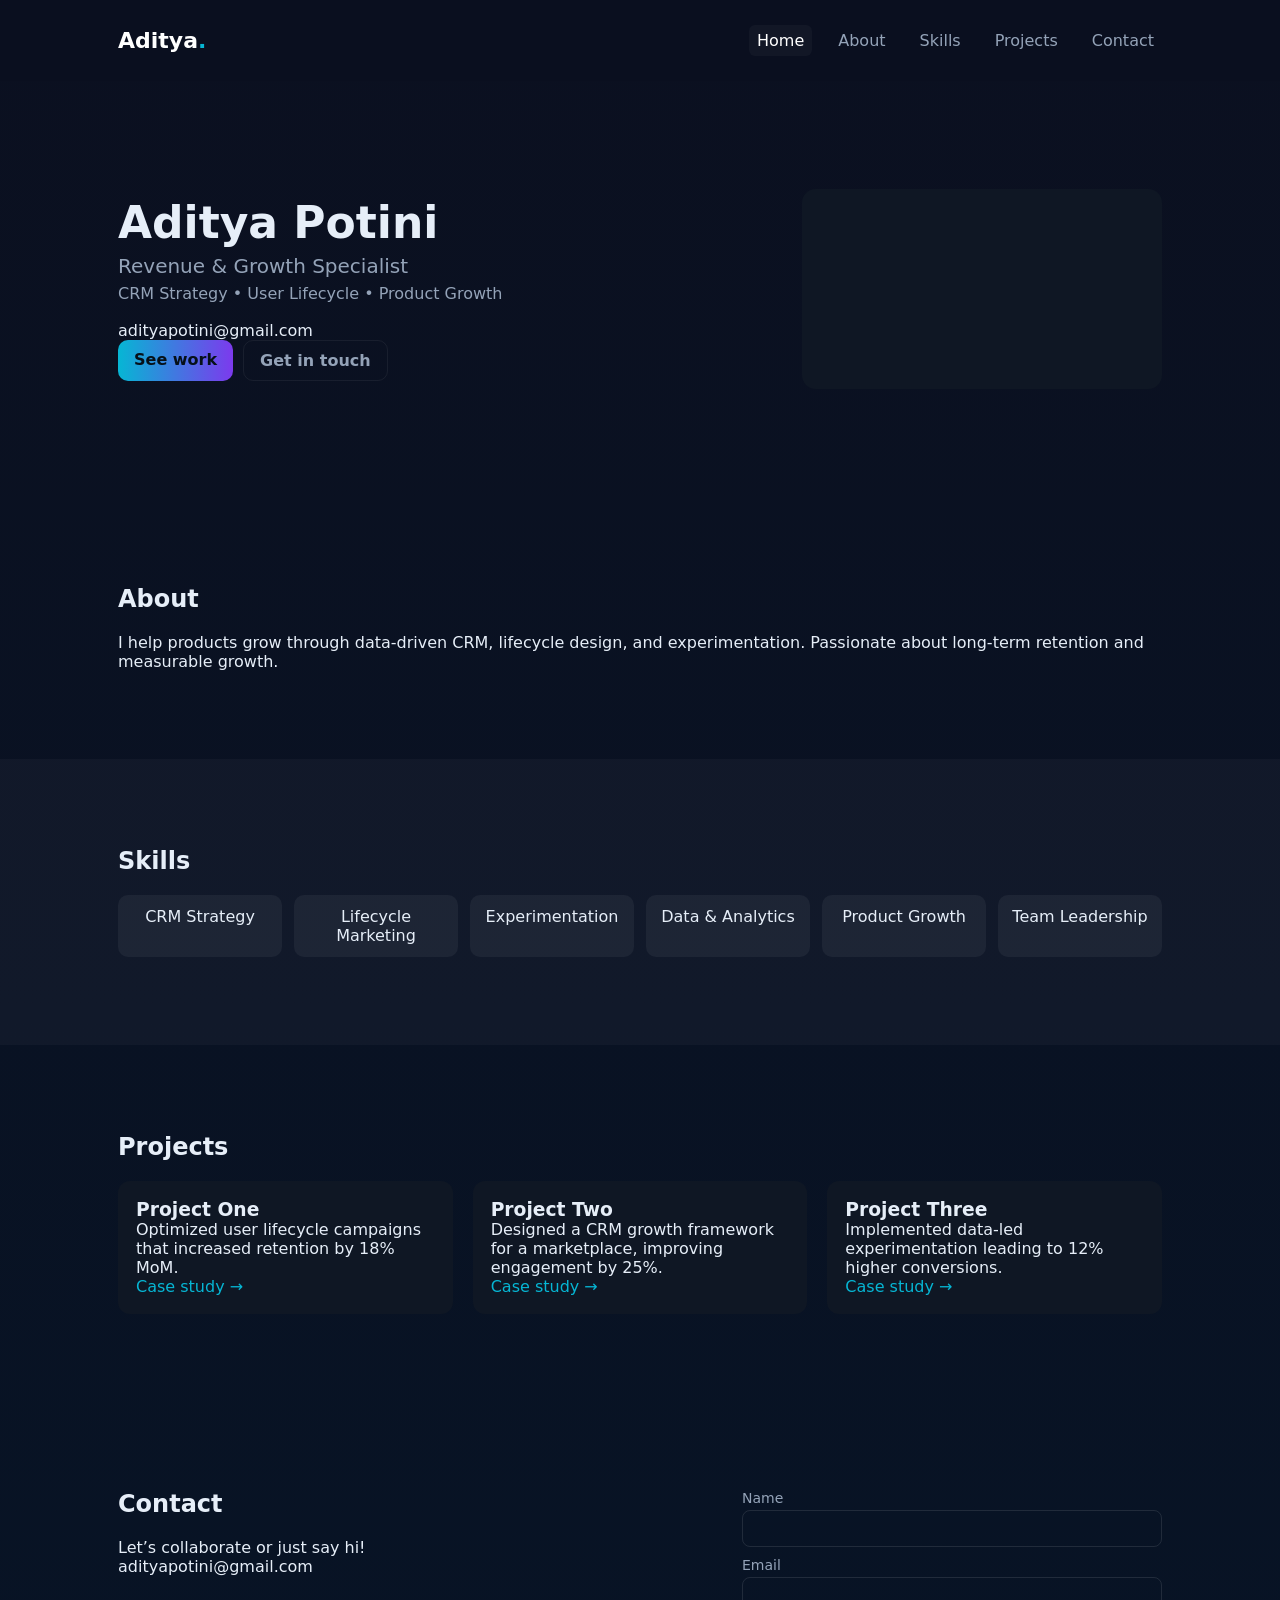
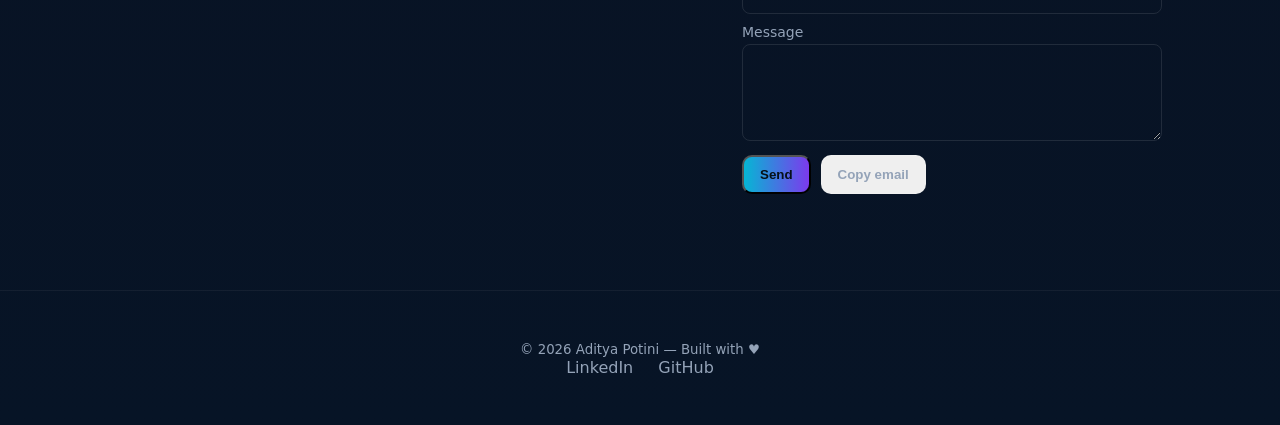
==== index.html @ 5b160c34 "Initial commit - replacing website files" ====
<!DOCTYPE html>
<html lang="en">
<head>
  <meta charset="UTF-8" />
  <meta name="viewport" content="width=device-width, initial-scale=1.0" />
  <title>Aditya Potini — Revenue & Growth Specialist</title>
  <meta name="description" content="Revenue & Growth Specialist — CRM strategy, user lifecycle, and product growth." />
  <link rel="stylesheet" href="styles.css" />
</head>
<body>

  <header class="site-header">
    <div class="container header-inner">
      <a class="logo" href="#home">Aditya<span class="logo-dot">.</span></a>
      <button id="nav-toggle" class="nav-toggle" aria-label="Toggle navigation">
        <span></span><span></span><span></span>
      </button>
      <nav id="nav" class="nav">
        <ul>
          <li><a href="#home" class="nav-link">Home</a></li>
          <li><a href="#about" class="nav-link">About</a></li>
          <li><a href="#skills" class="nav-link">Skills</a></li>
          <li><a href="#projects" class="nav-link">Projects</a></li>
          <li><a href="#contact" class="nav-link">Contact</a></li>
        </ul>
      </nav>
    </div>
  </header>

  <main>
    <!-- HERO -->
    <section id="home" class="hero">
      <div class="container hero-inner">
        <div>
          <h1 class="name">Aditya Potini</h1>
          <p class="role">Revenue & Growth Specialist</p>
          <p class="tagline">CRM Strategy • User Lifecycle • Product Growth</p>
          <p class="contact-small">adityapotini@gmail.com</p>
          <div class="hero-ctas">
            <a class="btn primary" href="#projects">See work</a>
            <a class="btn ghost" href="#contact">Get in touch</a>
          </div>
        </div>
        <div class="hero-card">
          <div class="visual"></div>
        </div>
      </div>
    </section>

    <!-- ABOUT -->
    <section id="about" class="section">
      <div class="container">
        <h2>About</h2>
        <p class="lead">I help products grow through data-driven CRM, lifecycle design, and experimentation. Passionate about long-term retention and measurable growth.</p>
      </div>
    </section>

    <!-- SKILLS -->
    <section id="skills" class="section bg-muted">
      <div class="container">
        <h2>Skills</h2>
        <div class="skills-grid">
          <div class="skill">CRM Strategy</div>
          <div class="skill">Lifecycle Marketing</div>
          <div class="skill">Experimentation</div>
          <div class="skill">Data & Analytics</div>
          <div class="skill">Product Growth</div>
          <div class="skill">Team Leadership</div>
        </div>
      </div>
    </section>

    <!-- PROJECTS -->
    <section id="projects" class="section">
      <div class="container">
        <h2>Projects</h2>
        <div class="projects-grid">
          <article class="project-card">
            <h3>Project One</h3>
            <p>Optimized user lifecycle campaigns that increased retention by 18% MoM.</p>
            <a href="#" class="project-link">Case study →</a>
          </article>

          <article class="project-card">
            <h3>Project Two</h3>
            <p>Designed a CRM growth framework for a marketplace, improving engagement by 25%.</p>
            <a href="#" class="project-link">Case study →</a>
          </article>

          <article class="project-card">
            <h3>Project Three</h3>
            <p>Implemented data-led experimentation leading to 12% higher conversions.</p>
            <a href="#" class="project-link">Case study →</a>
          </article>
        </div>
      </div>
    </section>

    <!-- CONTACT -->
    <section id="contact" class="section contact-section bg-dark">
      <div class="container contact-inner">
        <div>
          <h2>Contact</h2>
          <p>Let’s collaborate or just say hi!</p>
          <p class="email-large">adityapotini@gmail.com</p>
        </div>
        <form id="contact-form" class="contact-form" action="mailto:adityapotini@gmail.com" method="post" enctype="text/plain">
          <label>
            <span>Name</span>
            <input name="name" required />
          </label>
          <label>
            <span>Email</span>
            <input name="email" type="email" required />
          </label>
          <label>
            <span>Message</span>
            <textarea name="message" rows="5" required></textarea>
          </label>
          <div class="form-actions">
            <button type="submit" class="btn primary">Send</button>
            <button type="button" id="copy-email" class="btn ghost">Copy email</button>
          </div>
          <p id="form-msg" class="form-msg" aria-live="polite"></p>
        </form>
      </div>
    </section>
  </main>

  <footer class="site-footer">
    <div class="container">
      <small>© <span id="year"></span> Aditya Potini — Built with ♥</small>
      <div class="socials">
        <a href="#" target="_blank">LinkedIn</a>
        <a href="#" target="_blank">GitHub</a>
      </div>
    </div>
  </footer>

  <script src="script.js"></script>
</body>
</html>
---- styles.css ----
:root {
  --bg: #0b1020;
  --card: #0f1724;
  --muted: #94a3b8;
  --accent: #06b6d4;
  --glass: rgba(255,255,255,0.03);
}
* { box-sizing: border-box; margin: 0; padding: 0; }
html { scroll-behavior: smooth; }
body {
  font-family: Inter, system-ui, sans-serif;
  background: linear-gradient(180deg, var(--bg) 0%, #071426 100%);
  color: #e6eef8;
  -webkit-font-smoothing: antialiased;
}

.container { max-width: 1100px; margin: 0 auto; padding: 28px; }

header.site-header {
  position: sticky;
  top: 0;
  background: rgba(11,16,32,0.95);
  backdrop-filter: blur(10px);
  z-index: 10;
}
.header-inner { display: flex; justify-content: space-between; align-items: center; }
.logo { font-weight: 700; font-size: 22px; text-decoration: none; color: white; }
.logo-dot { color: var(--accent); }

.nav ul { display: flex; gap: 18px; list-style: none; }
.nav a {
  color: var(--muted);
  text-decoration: none;
  padding: 6px 8px;
  border-radius: 6px;
  transition: background 0.2s;
}
.nav a:hover, .nav a.active { color: white; background: var(--glass); }

.nav-toggle { display: none; background: none; border: 0; cursor: pointer; }
.nav-toggle span { display: block; width: 24px; height: 2px; margin: 5px; background: var(--muted); }

.hero {
  padding: 80px 0;
}
.hero-inner {
  display: grid;
  grid-template-columns: 1fr 360px;
  gap: 40px;
  align-items: center;
}
.name { font-size: 44px; }
.role { font-size: 20px; color: var(--muted); margin: 6px 0; }
.tagline { color: var(--muted); margin-bottom: 18px; }
.hero-ctas { display: flex; gap: 10px; }

.btn {
  display: inline-block;
  padding: 10px 16px;
  border-radius: 10px;
  font-weight: 600;
  text-decoration: none;
  cursor: pointer;
}
.btn.primary {
  background: linear-gradient(90deg, var(--accent), #7c3aed);
  color: #061018;
}
.btn.ghost {
  border: 1px solid rgba(255,255,255,0.06);
  color: var(--muted);
}

.hero-card {
  background: var(--card);
  border-radius: 14px;
  height: 200px;
}

.section { padding: 60px 0; }
.section h2 { margin-bottom: 20px; }
.bg-muted { background: rgba(255,255,255,0.03); }

.skills-grid {
  display: grid;
  grid-template-columns: repeat(auto-fit, minmax(160px, 1fr));
  gap: 12px;
}
.skill {
  background: rgba(255,255,255,0.05);
  padding: 12px;
  border-radius: 10px;
  text-align: center;
}

.projects-grid {
  display: grid;
  grid-template-columns: repeat(auto-fit, minmax(250px, 1fr));
  gap: 20px;
}
.project-card {
  background: var(--card);
  padding: 18px;
  border-radius: 12px;
  transition: transform 0.3s ease;
}
.project-card:hover { transform: translateY(-4px); }
.project-link { color: var(--accent); text-decoration: none; }

.contact-inner {
  display: grid;
  grid-template-columns: 1fr 420px;
  gap: 30px;
}
.contact-form label { display: block; margin-bottom: 10px; }
.contact-form span { color: var(--muted); font-size: 14px; margin-bottom: 4px; display: block; }
.contact-form input, .contact-form textarea {
  width: 100%;
  padding: 10px;
  background: transparent;
  border: 1px solid rgba(255,255,255,0.1);
  border-radius: 8px;
  color: white;
}
.form-actions { display: flex; gap: 10px; margin-top: 10px; }
.form-msg { color: var(--muted); margin-top: 8px; }

footer.site-footer {
  padding: 20px 0;
  border-top: 1px solid rgba(255,255,255,0.05);
  text-align: center;
  color: var(--muted);
}
.socials a { color: var(--muted); text-decoration: none; margin: 0 10px; }

@media (max-width: 900px) {
  .hero-inner, .contact-inner { grid-template-columns: 1fr; }
  .nav { display: none; position: absolute; top: 70px; right: 20px; background: rgba(2,6,23,0.9); padding: 10px; border-radius: 10px; }
  .nav.open { display: block; }
  .nav-toggle { display: block; }
}
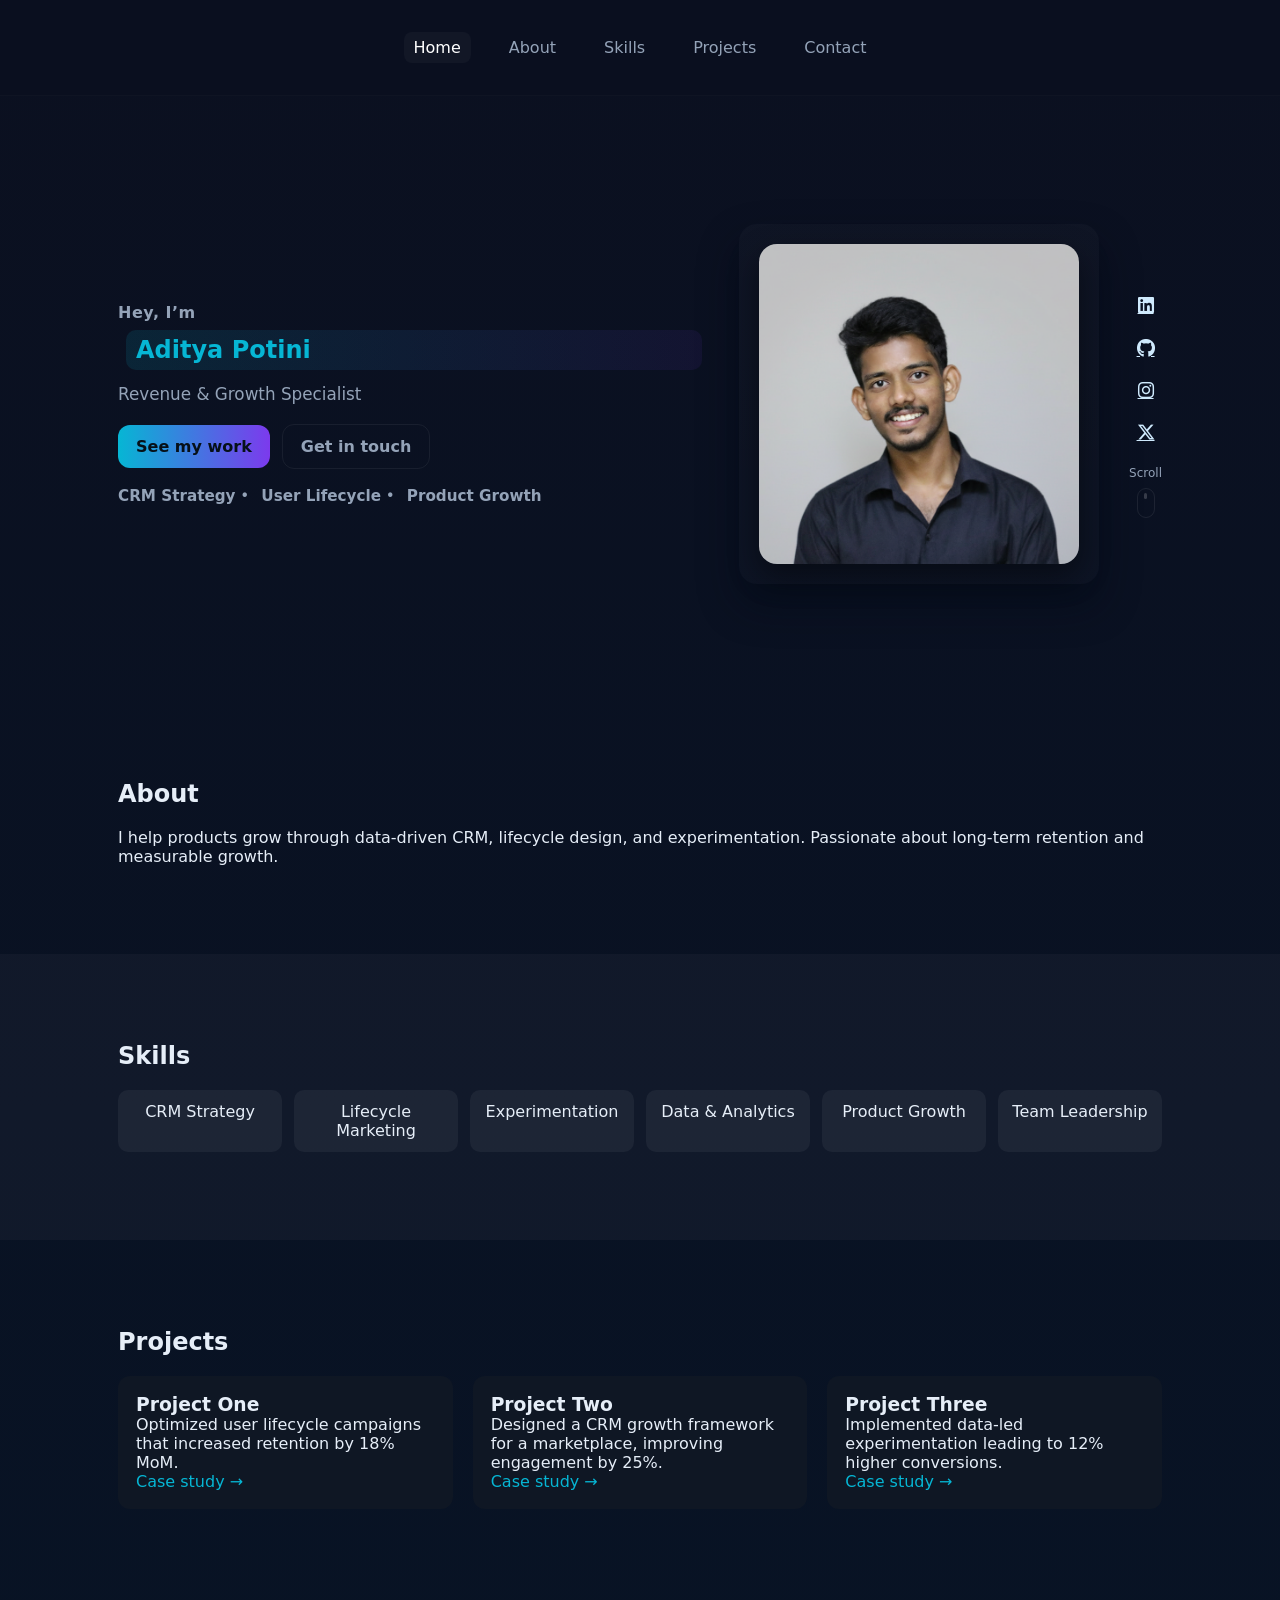
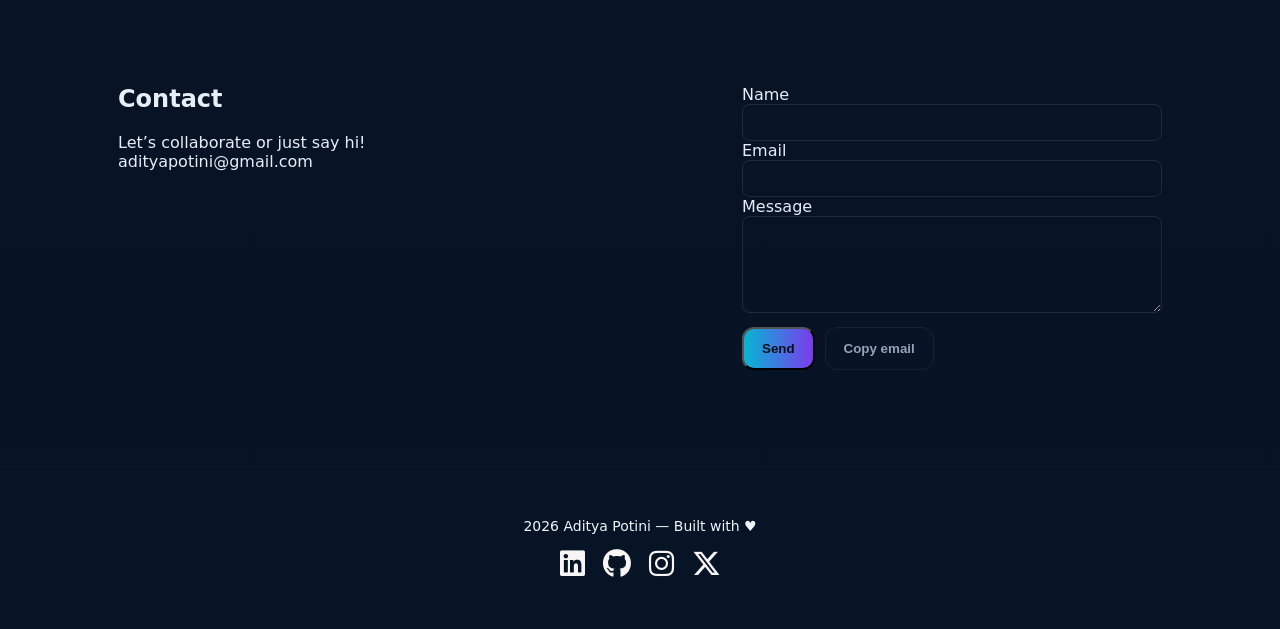
==== commit 8b7aff3e: "Updated website" ====
--- a/index.html
+++ b/index.html
@@ -1,23 +1,24 @@
 <!DOCTYPE html>
 <html lang="en">
 <head>
-  <meta charset="UTF-8" />
-  <meta name="viewport" content="width=device-width, initial-scale=1.0" />
+  <meta charset="utf-8" />
+  <meta name="viewport" content="width=device-width,initial-scale=1" />
   <title>Aditya Potini — Revenue & Growth Specialist</title>
   <meta name="description" content="Revenue & Growth Specialist — CRM strategy, user lifecycle, and product growth." />
   <link rel="stylesheet" href="styles.css" />
+  <link rel="stylesheet" href="https://cdnjs.cloudflare.com/ajax/libs/font-awesome/6.5.0/css/all.min.css"/>
 </head>
 <body>
 
+  <!-- HEADER -->
   <header class="site-header">
     <div class="container header-inner">
-      <a class="logo" href="#home">Aditya<span class="logo-dot">.</span></a>
       <button id="nav-toggle" class="nav-toggle" aria-label="Toggle navigation">
         <span></span><span></span><span></span>
       </button>
-      <nav id="nav" class="nav">
+      <nav id="nav" class="nav" aria-label="Main navigation">
         <ul>
-          <li><a href="#home" class="nav-link">Home</a></li>
+          <li><a href="#home" class="nav-link active">Home</a></li>
           <li><a href="#about" class="nav-link">About</a></li>
           <li><a href="#skills" class="nav-link">Skills</a></li>
           <li><a href="#projects" class="nav-link">Projects</a></li>
@@ -27,23 +28,52 @@
     </div>
   </header>
 
+  <!-- MAIN -->
   <main>
+
     <!-- HERO -->
     <section id="home" class="hero">
       <div class="container hero-inner">
-        <div>
-          <h1 class="name">Aditya Potini</h1>
-          <p class="role">Revenue & Growth Specialist</p>
-          <p class="tagline">CRM Strategy • User Lifecycle • Product Growth</p>
-          <p class="contact-small">adityapotini@gmail.com</p>
+
+        <div class="hero-left">
+          <p class="eyebrow">Hey, I’m</p>
+          <h1 class="hero-title">Aditya Potini </h1>
+          <p class="hero-sub">Revenue &amp; Growth Specialist </p>
+
           <div class="hero-ctas">
-            <a class="btn primary" href="#projects">See work</a>
+            <a class="btn primary" href="#projects">See my work</a>
             <a class="btn ghost" href="#contact">Get in touch</a>
           </div>
+
+          <div class="hero-meta">
+            <ul class="skill-list">
+              <li><strong>CRM Strategy</strong> <span>•</span></li>
+              <li><strong>User Lifecycle</strong> <span>•</span></li>
+              <li><strong>Product Growth</strong></li>
+            </ul>
+          </div>
         </div>
-        <div class="hero-card">
-          <div class="visual"></div>
+
+        <div class="hero-right">
+          <div class="hero-card">
+            <img src="images/profile.jpg" alt="Aditya Potini" class="profile-photo" />
+          </div>
+
+          <div class="hero-side">
+            <div class="side-socials">
+              <a class="linkedin" href="https://www.linkedin.com/in/potini-aditya/" target="_blank" aria-label="LinkedIn"><i class="fab fa-linkedin"></i></a>
+              <a class="github" href="https://github.com/adityapotini-a11y" target="_blank" aria-label="GitHub"><i class="fab fa-github"></i></a>
+              <a class="instagram" href="https://www.instagram.com/aditya_potini" target="_blank" aria-label="Instagram"><i class="fab fa-instagram"></i></a>
+              <a class="x" href="https://x.com/PotiniAditya" target="_blank" aria-label="X"><i class="fab fa-x-twitter"></i></a>
+            </div>
+
+            <div class="scroll-cue">
+              <span>Scroll</span>
+              <div class="mouse"><div class="wheel"></div></div>
+            </div>
+          </div>
         </div>
+
       </div>
     </section>
 
@@ -63,7 +93,7 @@
           <div class="skill">CRM Strategy</div>
           <div class="skill">Lifecycle Marketing</div>
           <div class="skill">Experimentation</div>
-          <div class="skill">Data & Analytics</div>
+          <div class="skill">Data &amp; Analytics</div>
           <div class="skill">Product Growth</div>
           <div class="skill">Team Leadership</div>
         </div>
@@ -80,13 +110,11 @@
             <p>Optimized user lifecycle campaigns that increased retention by 18% MoM.</p>
             <a href="#" class="project-link">Case study →</a>
           </article>
-
           <article class="project-card">
             <h3>Project Two</h3>
             <p>Designed a CRM growth framework for a marketplace, improving engagement by 25%.</p>
             <a href="#" class="project-link">Case study →</a>
           </article>
-
           <article class="project-card">
             <h3>Project Three</h3>
             <p>Implemented data-led experimentation leading to 12% higher conversions.</p>
@@ -104,39 +132,56 @@
           <p>Let’s collaborate or just say hi!</p>
           <p class="email-large">adityapotini@gmail.com</p>
         </div>
+
         <form id="contact-form" class="contact-form" action="mailto:adityapotini@gmail.com" method="post" enctype="text/plain">
-          <label>
-            <span>Name</span>
-            <input name="name" required />
-          </label>
-          <label>
-            <span>Email</span>
-            <input name="email" type="email" required />
-          </label>
-          <label>
-            <span>Message</span>
-            <textarea name="message" rows="5" required></textarea>
-          </label>
+          <label><span>Name</span><input name="name" required /></label>
+          <label><span>Email</span><input name="email" type="email" required /></label>
+          <label><span>Message</span><textarea name="message" rows="5" required></textarea></label>
+
           <div class="form-actions">
             <button type="submit" class="btn primary">Send</button>
             <button type="button" id="copy-email" class="btn ghost">Copy email</button>
           </div>
+
           <p id="form-msg" class="form-msg" aria-live="polite"></p>
         </form>
       </div>
     </section>
   </main>
 
+  <!-- FOOTER -->
   <footer class="site-footer">
     <div class="container">
-      <small>© <span id="year"></span> Aditya Potini — Built with ♥</small>
+      <small><span id="year"></span> Aditya Potini — Built with ♥</small>
       <div class="socials">
-        <a href="#" target="_blank">LinkedIn</a>
-        <a href="#" target="_blank">GitHub</a>
+        <a class="linkedin" href="https://www.linkedin.com/in/potini-aditya/" target="_blank" aria-label="LinkedIn"><i class="fab fa-linkedin"></i></a>
+        <a class="github" href="https://github.com/adityapotini-a11y" target="_blank" aria-label="GitHub"><i class="fab fa-github"></i></a>
+        <a class="instagram" href="https://www.instagram.com/aditya_potini" target="_blank" aria-label="Instagram"><i class="fab fa-instagram"></i></a>
+        <a class="x" href="https://x.com/PotiniAditya" target="_blank" aria-label="X"><i class="fab fa-x-twitter"></i></a>
       </div>
     </div>
   </footer>
 
-  <script src="script.js"></script>
+  <!-- Small JS -->
+  <script>
+    // Set dynamic year
+    document.getElementById('year').textContent = new Date().getFullYear();
+
+    // Nav toggle
+    const btn = document.getElementById('nav-toggle');
+    const nav = document.getElementById('nav');
+    btn.addEventListener('click', () => {
+      nav.classList.toggle('open');
+      btn.classList.toggle('open');
+    });
+
+    // Smooth scroll
+    document.querySelectorAll('a[href^="#"]').forEach(link=>{
+      link.addEventListener('click',e=>{
+        const target=document.querySelector(link.getAttribute('href'));
+        if(target){e.preventDefault();target.scrollIntoView({behavior:'smooth'});}
+      });
+    });
+  </script>
 </body>
 </html>
--- a/styles.css
+++ b/styles.css
@@ -5,137 +5,127 @@
   --accent: #06b6d4;
   --glass: rgba(255,255,255,0.03);
 }
-* { box-sizing: border-box; margin: 0; padding: 0; }
-html { scroll-behavior: smooth; }
-body {
-  font-family: Inter, system-ui, sans-serif;
+*{box-sizing:border-box;margin:0;padding:0}
+html{scroll-behavior:smooth}
+body{
+  font-family: Inter, system-ui, -apple-system, "Segoe UI", Roboto, "Helvetica Neue", Arial;
   background: linear-gradient(180deg, var(--bg) 0%, #071426 100%);
-  color: #e6eef8;
-  -webkit-font-smoothing: antialiased;
+  color:#e6eef8;
+  -webkit-font-smoothing:antialiased;
+}
+.container{max-width:1100px;margin:0 auto;padding:28px}
+
+/* Header - centered nav */
+header.site-header{
+  position:sticky;top:0;background:rgba(11,16,32,0.95);
+  backdrop-filter:blur(8px);
+  z-index:20;
+  border-bottom:1px solid rgba(255,255,255,0.02);
+}
+.header-inner{
+  display:flex;
+  justify-content:center;
+  align-items:center;
+}
+.nav ul{
+  display:flex;
+  gap:28px;
+  list-style:none;
+  justify-content:center;
+  flex-wrap:wrap;
+  padding:10px 0;
+}
+.nav a{
+  color:var(--muted);
+  text-decoration:none;
+  padding:6px 10px;
+  border-radius:8px;
+  font-weight:500;
+  transition:background .2s,color .2s;
+}
+.nav a:hover,.nav a.active{
+  color:#fff;
+  background:var(--glass);
 }
 
-.container { max-width: 1100px; margin: 0 auto; padding: 28px; }
+/* Nav toggle (mobile) */
+.nav-toggle{display:none;background:none;border:0;cursor:pointer;position:absolute;left:20px;top:18px;}
+.nav-toggle span{display:block;width:22px;height:2px;margin:4px;background:var(--muted);border-radius:2px}
+.nav.open ul{display:block}
 
-header.site-header {
-  position: sticky;
-  top: 0;
-  background: rgba(11,16,32,0.95);
-  backdrop-filter: blur(10px);
-  z-index: 10;
+/* Hero */
+.hero{padding:100px 0 80px;position:relative;overflow:visible}
+.hero-inner{display:grid;grid-template-columns:1fr 420px;gap:40px;align-items:center}
+.eyebrow{color:var(--muted);font-weight:600;letter-spacing:.5px;margin-bottom:8px}
+/*.hero-title{font-size:48px;margin:0 0 10px;font-weight:800;color:#fff}*/
+.hero-title{color:var(--accent);background:linear-gradient(90deg,rgba(6,182,212,0.12),rgba(124,58,237,0.08));padding:6px 10px;border-radius:10px;margin-left:8px}
+.hero-sub{color:var(--muted);max-width:58ch;margin:14px 0 20px;font-size:1.05rem}
+.hero-ctas{display:flex;gap:12px;align-items:center;margin-bottom:18px}
+.btn{padding:12px 18px;border-radius:12px;font-weight:700;text-decoration:none;display:inline-block}
+.btn.primary{background:linear-gradient(90deg,var(--accent),#7c3aed);color:#061018}
+.btn.ghost{background:transparent;border:1px solid rgba(255,255,255,0.06);color:var(--muted)}
+.hero-meta{margin-top:10px}
+.skill-list{display:flex;gap:12px;list-style:none;color:var(--muted);font-size:.95rem}
+.hero-right{display:flex;align-items:center;justify-content:flex-end;gap:18px}
+.hero-card{background:linear-gradient(180deg,rgba(255,255,255,0.02),rgba(255,255,255,0.01));border-radius:18px;padding:20px;box-shadow:0 20px 40px rgba(3,8,20,0.45);display:flex;align-items:center;justify-content:center}
+.profile-photo{width:320px;height:320px;object-fit:cover;border-radius:18px;box-shadow:0 12px 30px rgba(0,0,0,0.45);transition:transform .45s ease}
+.profile-photo:hover{transform:translateY(-6px)}
+.hero-side{display:flex;flex-direction:column;gap:18px;align-items:center;margin-left:12px}
+.side-socials{display:flex;flex-direction:column;gap:12px}
+.side-socials a{color:#cfeafd;font-size:1.15rem;display:inline-flex;align-items:center;justify-content:center;padding:6px;border-radius:8px;transition:transform .18s,color .18s}
+.side-socials a:hover{transform:translateX(4px)}
+.side-socials a.linkedin:hover{color:#0077b5}
+.side-socials a.instagram:hover{color:#e1306c}
+.side-socials a.github:hover{color:#fff}
+.side-socials a.x:hover{color:#1d9bf0}
+.scroll-cue{display:flex;flex-direction:column;gap:8px;align-items:center;color:var(--muted);font-size:12px}
+.mouse{width:18px;height:30px;border-radius:12px;border:1.5px solid rgba(255,255,255,0.08);display:flex;align-items:flex-start;justify-content:center;padding-top:4px}
+.wheel{width:3px;height:6px;background:rgba(255,255,255,0.18);border-radius:2px;animation:wheel 1.2s infinite}
+@keyframes wheel{0%{transform:translateY(0)}50%{transform:translateY(6px)}100%{transform:translateY(0)}}
+
+/* Section + grids */
+.section{padding:60px 0}
+.section h2{margin-bottom:20px}
+.bg-muted{background:rgba(255,255,255,0.03)}
+.skills-grid{display:grid;grid-template-columns:repeat(auto-fit,minmax(160px,1fr));gap:12px}
+.skill{background:rgba(255,255,255,0.05);padding:12px;border-radius:10px;text-align:center}
+.projects-grid{display:grid;grid-template-columns:repeat(auto-fit,minmax(250px,1fr));gap:20px}
+.project-card{background:var(--card);padding:18px;border-radius:12px;transition:transform .3s ease}
+.project-card:hover{transform:translateY(-4px)}
+.project-link{color:var(--accent);text-decoration:none}
+
+/* Contact */
+.contact-inner{display:grid;grid-template-columns:1fr 420px;gap:30px}
+.contact-form input,.contact-form textarea{width:100%;padding:10px;background:transparent;border:1px solid rgba(255,255,255,0.1);border-radius:8px;color:white}
+.form-actions{display:flex;gap:10px;margin-top:10px}
+.form-msg{color:var(--muted);margin-top:8px}
+
+/* Footer */
+footer.site-footer{padding:20px 0;border-top:1px solid rgba(6,183,223,0.023);text-align:center;color:#f0f6fb;font-size:1.05rem}
+.socials{display:flex;gap:18px;align-items:center;justify-content:center;margin-top:12px}
+.socials a{color:#f8f5f5;font-size:1.8rem;transition:color .25s,transform .18s}
+.socials a:hover{transform:translateY(-3px)}
+.socials a.linkedin:hover{color:#0077b5}
+.socials a.instagram:hover{color:#e1306c}
+.socials a.github:hover{color:#fff}
+.socials a.x:hover{color:#1d9bf0}
+
+/* Responsive */
+@media(max-width:920px){
+  .nav-toggle{display:inline-block}
+  .nav{position:absolute;left:0;right:0;top:60px;background:rgba(11,16,32,0.98);border:1px solid rgba(255,255,255,0.03);border-radius:8px;display:none}
+  .nav.open{display:block}
+  .nav ul{flex-direction:column;gap:12px;padding:12px 0}
+  .hero-inner{grid-template-columns:1fr;gap:24px}
+  .hero-right{justify-content:center}
+  .profile-photo{width:220px;height:220px;border-radius:14px}
+  .hero-title{font-size:36px}
+  .scroll-cue{display:none}
 }
-.header-inner { display: flex; justify-content: space-between; align-items: center; }
-.logo { font-weight: 700; font-size: 22px; text-decoration: none; color: white; }
-.logo-dot { color: var(--accent); }
-
-.nav ul { display: flex; gap: 18px; list-style: none; }
-.nav a {
-  color: var(--muted);
-  text-decoration: none;
-  padding: 6px 8px;
-  border-radius: 6px;
-  transition: background 0.2s;
+@media(max-width:480px){
+  .profile-photo{width:160px;height:160px}
+  .hero-title{font-size:28px}
+  .btn{padding:10px 14px;font-size:.95rem}
+  .socials a{font-size:1.4rem}
+  .container{padding:18px}
 }
-.nav a:hover, .nav a.active { color: white; background: var(--glass); }
-
-.nav-toggle { display: none; background: none; border: 0; cursor: pointer; }
-.nav-toggle span { display: block; width: 24px; height: 2px; margin: 5px; background: var(--muted); }
-
-.hero {
-  padding: 80px 0;
-}
-.hero-inner {
-  display: grid;
-  grid-template-columns: 1fr 360px;
-  gap: 40px;
-  align-items: center;
-}
-.name { font-size: 44px; }
-.role { font-size: 20px; color: var(--muted); margin: 6px 0; }
-.tagline { color: var(--muted); margin-bottom: 18px; }
-.hero-ctas { display: flex; gap: 10px; }
-
-.btn {
-  display: inline-block;
-  padding: 10px 16px;
-  border-radius: 10px;
-  font-weight: 600;
-  text-decoration: none;
-  cursor: pointer;
-}
-.btn.primary {
-  background: linear-gradient(90deg, var(--accent), #7c3aed);
-  color: #061018;
-}
-.btn.ghost {
-  border: 1px solid rgba(255,255,255,0.06);
-  color: var(--muted);
-}
-
-.hero-card {
-  background: var(--card);
-  border-radius: 14px;
-  height: 200px;
-}
-
-.section { padding: 60px 0; }
-.section h2 { margin-bottom: 20px; }
-.bg-muted { background: rgba(255,255,255,0.03); }
-
-.skills-grid {
-  display: grid;
-  grid-template-columns: repeat(auto-fit, minmax(160px, 1fr));
-  gap: 12px;
-}
-.skill {
-  background: rgba(255,255,255,0.05);
-  padding: 12px;
-  border-radius: 10px;
-  text-align: center;
-}
-
-.projects-grid {
-  display: grid;
-  grid-template-columns: repeat(auto-fit, minmax(250px, 1fr));
-  gap: 20px;
-}
-.project-card {
-  background: var(--card);
-  padding: 18px;
-  border-radius: 12px;
-  transition: transform 0.3s ease;
-}
-.project-card:hover { transform: translateY(-4px); }
-.project-link { color: var(--accent); text-decoration: none; }
-
-.contact-inner {
-  display: grid;
-  grid-template-columns: 1fr 420px;
-  gap: 30px;
-}
-.contact-form label { display: block; margin-bottom: 10px; }
-.contact-form span { color: var(--muted); font-size: 14px; margin-bottom: 4px; display: block; }
-.contact-form input, .contact-form textarea {
-  width: 100%;
-  padding: 10px;
-  background: transparent;
-  border: 1px solid rgba(255,255,255,0.1);
-  border-radius: 8px;
-  color: white;
-}
-.form-actions { display: flex; gap: 10px; margin-top: 10px; }
-.form-msg { color: var(--muted); margin-top: 8px; }
-
-footer.site-footer {
-  padding: 20px 0;
-  border-top: 1px solid rgba(255,255,255,0.05);
-  text-align: center;
-  color: var(--muted);
-}
-.socials a { color: var(--muted); text-decoration: none; margin: 0 10px; }
-
-@media (max-width: 900px) {
-  .hero-inner, .contact-inner { grid-template-columns: 1fr; }
-  .nav { display: none; position: absolute; top: 70px; right: 20px; background: rgba(2,6,23,0.9); padding: 10px; border-radius: 10px; }
-  .nav.open { display: block; }
-  .nav-toggle { display: block; }
-}
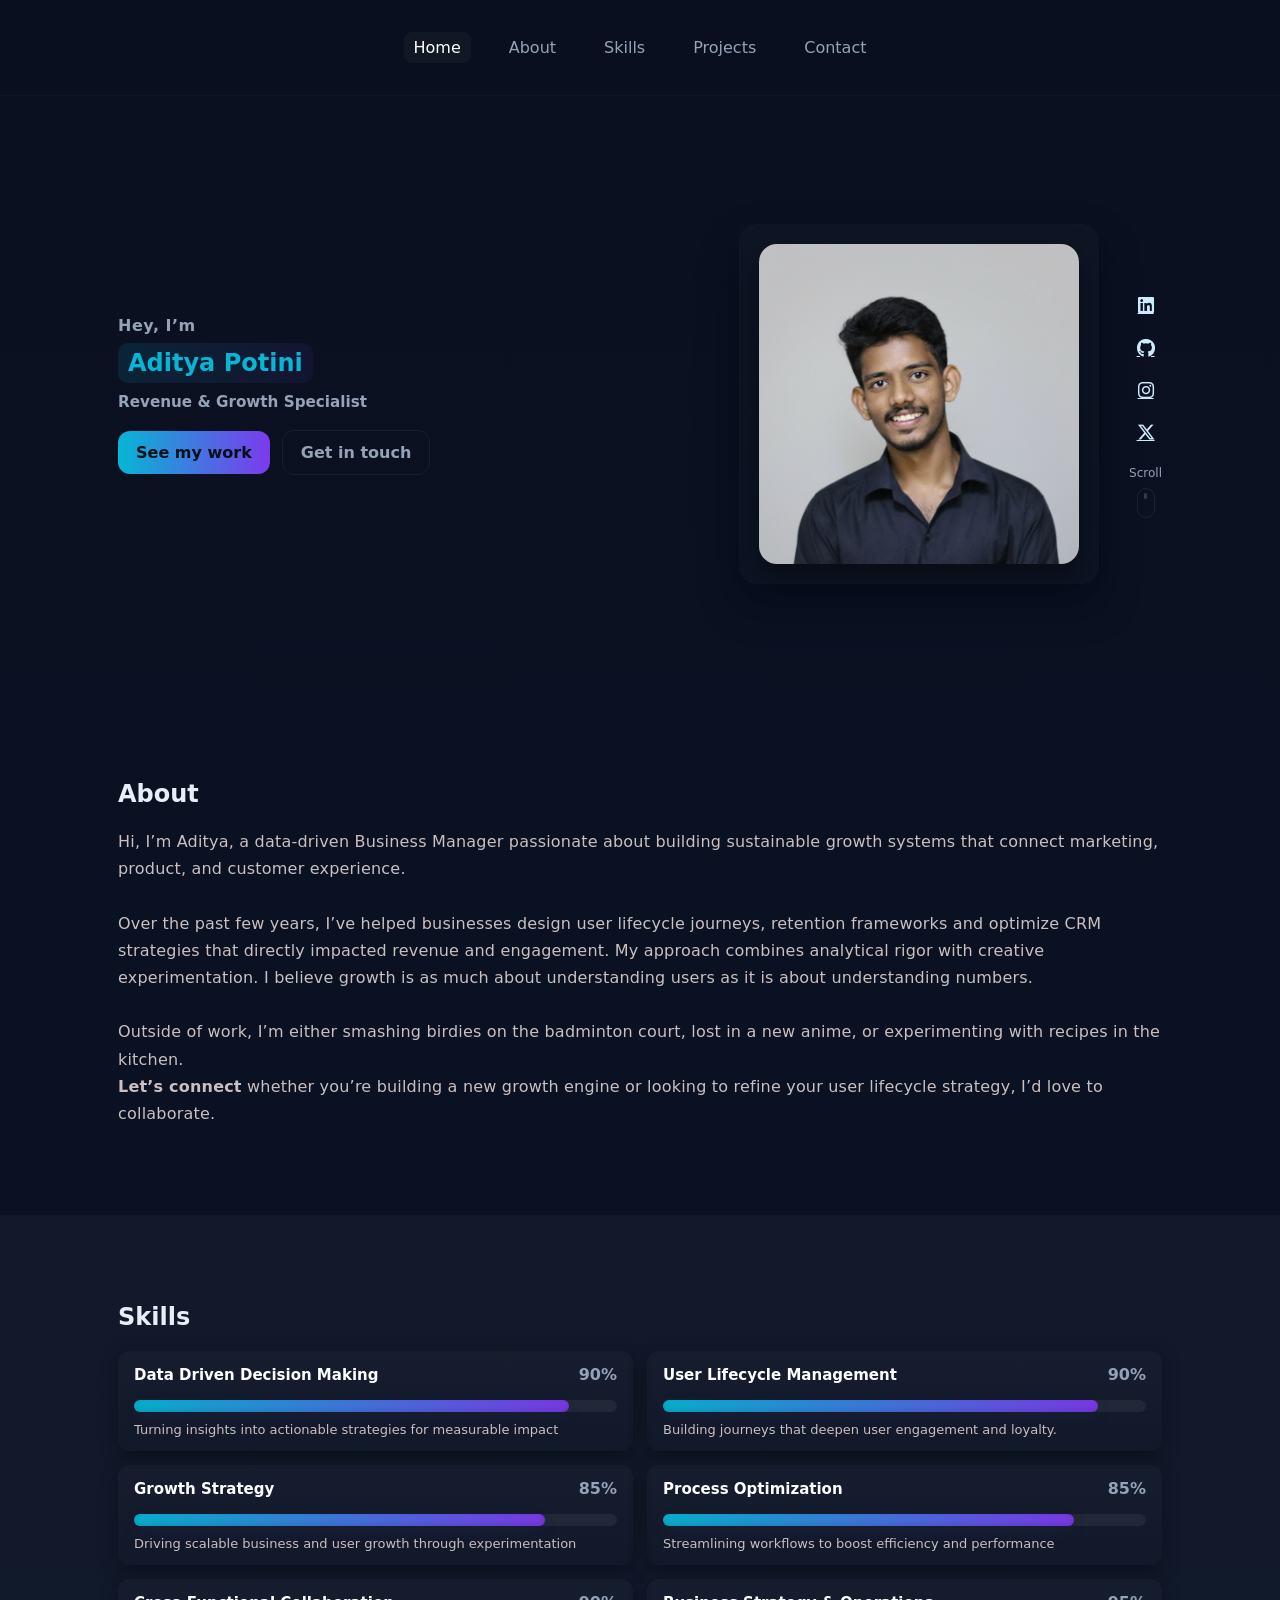
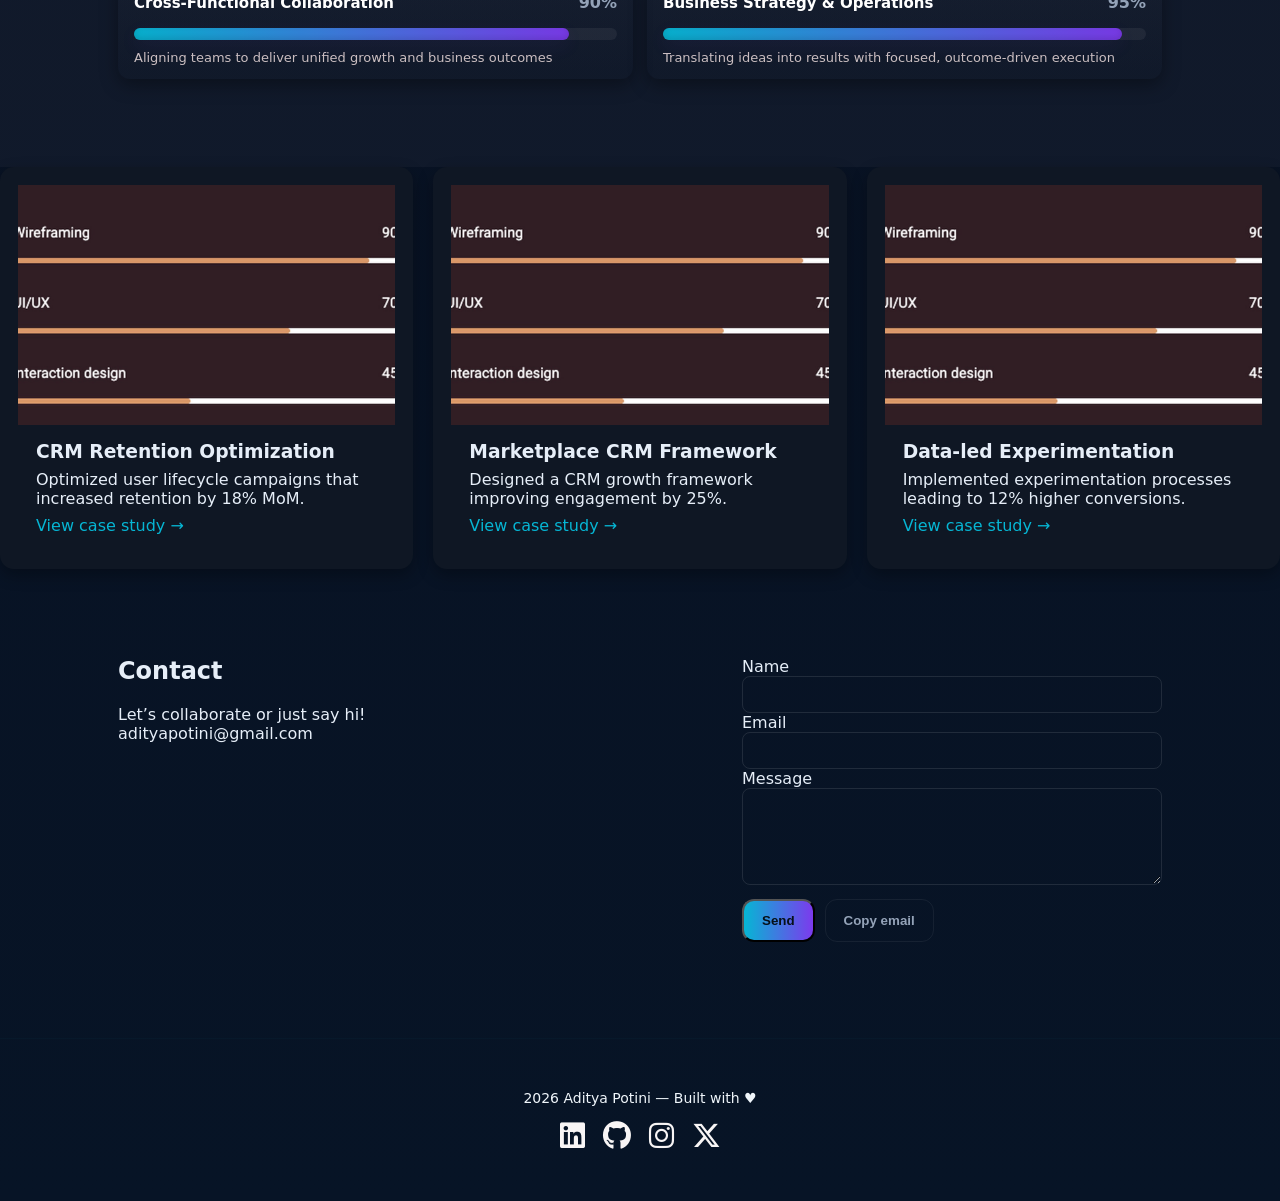
==== commit 1e79fc93: "update" ====
--- a/index.html
+++ b/index.html
@@ -37,21 +37,19 @@
 
         <div class="hero-left">
           <p class="eyebrow">Hey, I’m</p>
-          <h1 class="hero-title">Aditya Potini </h1>
-          <p class="hero-sub">Revenue &amp; Growth Specialist </p>
-
+          <h1 class="hero-title">Aditya Potini</h1>
+          
+          <div class="hero-meta">
+            <ul class="skill-list">
+              <li><strong>Revenue & Growth Specialist </strong></li>
+            </ul>
+          </div>
+          <br>
           <div class="hero-ctas">
             <a class="btn primary" href="#projects">See my work</a>
             <a class="btn ghost" href="#contact">Get in touch</a>
           </div>
 
-          <div class="hero-meta">
-            <ul class="skill-list">
-              <li><strong>CRM Strategy</strong> <span>•</span></li>
-              <li><strong>User Lifecycle</strong> <span>•</span></li>
-              <li><strong>Product Growth</strong></li>
-            </ul>
-          </div>
         </div>
 
         <div class="hero-right">
@@ -81,48 +79,141 @@
     <section id="about" class="section">
       <div class="container">
         <h2>About</h2>
-        <p class="lead">I help products grow through data-driven CRM, lifecycle design, and experimentation. Passionate about long-term retention and measurable growth.</p>
-      </div>
-    </section>
-
-    <!-- SKILLS -->
+        <p class="lead">Hi, I’m Aditya, a data-driven Business Manager passionate about building sustainable growth systems that connect marketing, product, and customer experience.
+                <br><br>Over the past few years, I’ve helped businesses design user lifecycle journeys, retention frameworks and optimize CRM strategies that directly impacted revenue and engagement.
+                My approach combines analytical rigor with creative experimentation. I believe growth is as much about understanding users as it is about understanding numbers.
+                <br><br>Outside of work, I’m either smashing birdies on the badminton court, lost in a new anime, or experimenting with recipes in the kitchen.
+                <br><strong>Let’s connect</strong> whether you’re building a new growth engine or looking to refine your user lifecycle strategy, I’d love to collaborate.
+            </p>
+      </div>
+    </section>
+
+    <!-- SKILLS (REPLACED WITH REVAMPED INTERACTIVE COMPONENT) -->
     <section id="skills" class="section bg-muted">
       <div class="container">
         <h2>Skills</h2>
-        <div class="skills-grid">
-          <div class="skill">CRM Strategy</div>
-          <div class="skill">Lifecycle Marketing</div>
-          <div class="skill">Experimentation</div>
-          <div class="skill">Data &amp; Analytics</div>
-          <div class="skill">Product Growth</div>
-          <div class="skill">Team Leadership</div>
+
+
+        <div class="skills-grid revamp">
+          <!-- interactive skill cards with percentage and animated bar -->
+          <div class="skill" data-percent="90" tabindex="0" aria-label="Data Driven Decision Making">
+            <div class="skill-header">
+              <div class="skill-name">Data Driven Decision Making</div>
+              <div class="skill-value" aria-hidden="true">0%</div>
+            </div>
+            <div class="bar-wrap" role="progressbar" aria-valuemin="0" aria-valuemax="100" aria-valuenow="0">
+              <div class="bar">
+                <div class="bar-fill"></div>
+                <div class="bar-tip">Data Driven Decision Making — 90%</div>
+              </div>
+            </div>
+            <div class="skill-desc"> Turning insights into actionable strategies for measurable impact</div>
+          </div>
+
+          <div class="skill" data-percent="90" tabindex="0" aria-label="User Lifecycle Management 90 percent">
+            <div class="skill-header">
+              <div class="skill-name">User Lifecycle Management</div>
+              <div class="skill-value" aria-hidden="true">0%</div>
+            </div>
+            <div class="bar-wrap" role="progressbar" aria-valuemin="0" aria-valuemax="100" aria-valuenow="0">
+              <div class="bar">
+                <div class="bar-fill"></div>
+                <div class="bar-tip">User Lifecycle Management — 90%</div>
+              </div>
+            </div>
+            <div class="skill-desc">Building journeys that deepen user engagement and loyalty.</div>
+          </div>
+
+          <div class="skill" data-percent="85" tabindex="0" aria-label="Growth Strategy 85 percent">
+            <div class="skill-header">
+              <div class="skill-name">Growth Strategy</div>
+              <div class="skill-value" aria-hidden="true">0%</div>
+            </div>
+            <div class="bar-wrap" role="progressbar" aria-valuemin="0" aria-valuemax="100" aria-valuenow="0">
+              <div class="bar">
+                <div class="bar-fill"></div>
+                <div class="bar-tip">Growth Strategy — 85%</div>
+              </div>
+            </div>
+            <div class="skill-desc">Driving scalable business and user growth through experimentation</div>
+          </div>
+
+          <div class="skill" data-percent="85" tabindex="0" aria-label="Process Optimization 85 percent">
+            <div class="skill-header">
+              <div class="skill-name">Process Optimization</div>
+              <div class="skill-value" aria-hidden="true">0%</div>
+            </div>
+            <div class="bar-wrap" role="progressbar" aria-valuemin="0" aria-valuemax="100" aria-valuenow="0">
+              <div class="bar">
+                <div class="bar-fill"></div>
+                <div class="bar-tip">Process Optimization — 85%</div>
+              </div>
+            </div>
+            <div class="skill-desc">Streamlining workflows to boost efficiency and performance</div>
+          </div>
+
+          <div class="skill" data-percent="90" tabindex="0" aria-label="Cross-Functional Collaboration 90 percent">
+            <div class="skill-header">
+              <div class="skill-name">Cross-Functional Collaboration</div>
+              <div class="skill-value" aria-hidden="true">0%</div>
+            </div>
+            <div class="bar-wrap" role="progressbar" aria-valuemin="0" aria-valuemax="100" aria-valuenow="0">
+              <div class="bar">
+                <div class="bar-fill"></div>
+                <div class="bar-tip">Cross-Functional Collaboration — 90%</div>
+              </div>
+            </div>
+            <div class="skill-desc">Aligning teams to deliver unified growth and business outcomes</div>
+          </div>
+
+          <div class="skill" data-percent="95" tabindex="0" aria-label="Business Strategy & Operations 95 percent">
+            <div class="skill-header">
+              <div class="skill-name">Business Strategy & Operations</div>
+              <div class="skill-value" aria-hidden="true">0%</div>
+            </div>
+            <div class="bar-wrap" role="progressbar" aria-valuemin="0" aria-valuemax="100" aria-valuenow="0">
+              <div class="bar">
+                <div class="bar-fill"></div>
+                <div class="bar-tip">Business Strategy & Operations — 95%</div>
+              </div>
+            </div>
+            <div class="skill-desc">Translating ideas into results with focused, outcome-driven execution</div>
+          </div>
+
         </div>
       </div>
     </section>
 
     <!-- PROJECTS -->
-    <section id="projects" class="section">
-      <div class="container">
-        <h2>Projects</h2>
-        <div class="projects-grid">
-          <article class="project-card">
-            <h3>Project One</h3>
+    <div class="projects-grid">
+        <article class="project-card">
+            <img src="images/project1-1200.jpg" alt="CRM Retention Project" class="project-img" loading="lazy" />
+            <div class="project-content">
+            <h3>CRM Retention Optimization</h3>
             <p>Optimized user lifecycle campaigns that increased retention by 18% MoM.</p>
-            <a href="#" class="project-link">Case study →</a>
-          </article>
-          <article class="project-card">
-            <h3>Project Two</h3>
-            <p>Designed a CRM growth framework for a marketplace, improving engagement by 25%.</p>
-            <a href="#" class="project-link">Case study →</a>
-          </article>
-          <article class="project-card">
-            <h3>Project Three</h3>
-            <p>Implemented data-led experimentation leading to 12% higher conversions.</p>
-            <a href="#" class="project-link">Case study →</a>
-          </article>
-        </div>
-      </div>
-    </section>
+            <a href="#" class="project-link">View case study →</a>
+            </div>
+        </article>
+
+        <article class="project-card">
+            <img src="images/project2-1200.jpg" alt="CRM Retention Project" class="project-img" loading="lazy" />
+            <div class="project-content">
+            <h3>Marketplace CRM Framework</h3>
+            <p>Designed a CRM growth framework improving engagement by 25%.</p>
+            <a href="#" class="project-link">View case study →</a>
+            </div>
+        </article>
+
+        <article class="project-card">
+            <img src="images/project3-1200.jpg" alt="CRM Retention Project" class="project-img" loading="lazy" />
+            <div class="project-content">
+            <h3>Data-led Experimentation</h3>
+            <p>Implemented experimentation processes leading to 12% higher conversions.</p>
+            <a href="#" class="project-link">View case study →</a>
+            </div>
+        </article>
+    </div>
+
 
     <!-- CONTACT -->
     <section id="contact" class="section contact-section bg-dark">
@@ -162,26 +253,7 @@
     </div>
   </footer>
 
-  <!-- Small JS -->
-  <script>
-    // Set dynamic year
-    document.getElementById('year').textContent = new Date().getFullYear();
-
-    // Nav toggle
-    const btn = document.getElementById('nav-toggle');
-    const nav = document.getElementById('nav');
-    btn.addEventListener('click', () => {
-      nav.classList.toggle('open');
-      btn.classList.toggle('open');
-    });
-
-    // Smooth scroll
-    document.querySelectorAll('a[href^="#"]').forEach(link=>{
-      link.addEventListener('click',e=>{
-        const target=document.querySelector(link.getAttribute('href'));
-        if(target){e.preventDefault();target.scrollIntoView({behavior:'smooth'});}
-      });
-    });
-  </script>
+  <!-- External JS -->
+  <script src="script.js"></script>
 </body>
 </html>
--- a/styles.css
+++ b/styles.css
@@ -1,131 +1,657 @@
 :root {
-  --bg: #0b1020;
-  --card: #0f1724;
-  --muted: #94a3b8;
-  --accent: #06b6d4;
-  --glass: rgba(255,255,255,0.03);
-}
-*{box-sizing:border-box;margin:0;padding:0}
-html{scroll-behavior:smooth}
-body{
+	--bg: #0b1020;
+	--card: #0f1724;
+	--muted: #94a3b8;
+	--accent: #06b6d4;
+	--glass: rgba(255, 255, 255, 0.03);
+}
+
+/* --- base / existing styles (kept from your original file) --- */
+* {
+	box-sizing: border-box;
+	margin: 0;
+	padding: 0
+}
+
+html {
+	scroll-behavior: smooth
+}
+
+body {
+	font-family: Inter, system-ui, -apple-system, "Segoe UI", Roboto, "Helvetica Neue", Arial;
+	background: linear-gradient(180deg, var(--bg) 0%, #071426 100%);
+	color: #e6eef8;
+	-webkit-font-smoothing: antialiased;
+}
+
+.container {
+	max-width: 1100px;
+	margin: 0 auto;
+	padding: 28px
+}
+
+/* Header - centered nav */
+header.site-header {
+	position: sticky;
+	top: 0;
+	background: rgba(11, 16, 32, 0.95);
+	backdrop-filter: blur(8px);
+	z-index: 20;
+	border-bottom: 1px solid rgba(255, 255, 255, 0.02);
+}
+
+.header-inner {
+	display: flex;
+	justify-content: center;
+	align-items: center;
+}
+
+.nav ul {
+	display: flex;
+	gap: 28px;
+	list-style: none;
+	justify-content: center;
+	flex-wrap: wrap;
+	padding: 10px 0;
+}
+
+.nav a {
+	color: var(--muted);
+	text-decoration: none;
+	padding: 6px 10px;
+	border-radius: 8px;
+	font-weight: 500;
+	transition: background .2s, color .2s;
+}
+
+.nav a:hover,
+.nav a.active {
+	color: #fff;
+	background: var(--glass);
+}
+
+/* Nav toggle (mobile) */
+.nav-toggle {
+	display: none;
+	background: none;
+	border: 0;
+	cursor: pointer;
+	position: absolute;
+	left: 20px;
+	top: 18px;
+}
+
+.nav-toggle span {
+	display: block;
+	width: 22px;
+	height: 2px;
+	margin: 4px;
+	background: var(--muted);
+	border-radius: 2px
+}
+
+.nav.open ul {
+	display: block
+}
+
+/* Hero */
+.hero {
+	padding: 100px 0 80px;
+	position: relative;
+	overflow: visible
+}
+
+.hero-inner {
+	display: grid;
+	grid-template-columns: 1fr 420px;
+	gap: 40px;
+	align-items: center
+}
+
+.eyebrow {
+	color: var(--muted);
+	font-weight: 600;
+	letter-spacing: .5px;
+	margin-bottom: 8px
+}
+
+/*.hero-title{font-size:48px;margin:0 0 10px;font-weight:800;color:#fff}*/
+.hero-title {
+	color: var(--accent);
+	background: linear-gradient(90deg, rgba(6, 182, 212, 0.12), rgba(124, 58, 237, 0.08));
+	padding: 6px 10px;
+	border-radius: 10px;
+	display: inline-block;
+}
+
+.hero-sub {
+	color: var(--muted);
+	max-width: 58ch;
+	margin: 14px 0 20px;
+	font-size: 1.05rem
+}
+
+.hero-ctas {
+	display: flex;
+	gap: 12px;
+	align-items: center;
+	margin-bottom: 18px
+}
+
+.btn {
+	padding: 12px 18px;
+	border-radius: 12px;
+	font-weight: 700;
+	text-decoration: none;
+	display: inline-block
+}
+
+.btn.primary {
+	background: linear-gradient(90deg, var(--accent), #7c3aed);
+	color: #061018
+}
+
+.btn.ghost {
+	background: transparent;
+	border: 1px solid rgba(255, 255, 255, 0.06);
+	color: var(--muted)
+}
+
+.hero-meta {
+	margin-top: 10px
+}
+
+.skill-list {
+	display: flex;
+	gap: 12px;
+	list-style: none;
+	color: var(--muted);
+	font-size: .95rem
+}
+
+.hero-right {
+	display: flex;
+	align-items: center;
+	justify-content: flex-end;
+	gap: 18px
+}
+
+.hero-card {
+	background: linear-gradient(180deg, rgba(255, 255, 255, 0.02), rgba(255, 255, 255, 0.01));
+	border-radius: 18px;
+	padding: 20px;
+	box-shadow: 0 20px 40px rgba(3, 8, 20, 0.45);
+	display: flex;
+	align-items: center;
+	justify-content: center
+}
+
+.profile-photo {
+	width: 320px;
+	height: 320px;
+	object-fit: cover;
+	border-radius: 18px;
+	box-shadow: 0 12px 30px rgba(0, 0, 0, 0.45);
+	transition: transform .45s ease
+}
+
+.profile-photo:hover {
+	transform: translateY(-6px)
+}
+
+.hero-side {
+	display: flex;
+	flex-direction: column;
+	gap: 18px;
+	align-items: center;
+	margin-left: 12px
+}
+
+.side-socials {
+	display: flex;
+	flex-direction: column;
+	gap: 12px
+}
+
+.side-socials a {
+	color: #cfeafd;
+	font-size: 1.15rem;
+	display: inline-flex;
+	align-items: center;
+	justify-content: center;
+	padding: 6px;
+	border-radius: 8px;
+	transition: transform .18s, color .18s
+}
+
+.side-socials a:hover {
+	transform: translateX(4px)
+}
+
+.side-socials a.linkedin:hover {
+	color: #0077b5
+}
+
+.side-socials a.instagram:hover {
+	color: #e1306c
+}
+
+.side-socials a.github:hover {
+	color: #fff
+}
+
+.side-socials a.x:hover {
+	color: #1d9bf0
+}
+
+.scroll-cue {
+	display: flex;
+	flex-direction: column;
+	gap: 8px;
+	align-items: center;
+	color: var(--muted);
+	font-size: 12px
+}
+
+.mouse {
+	width: 18px;
+	height: 30px;
+	border-radius: 12px;
+	border: 1.5px solid rgba(255, 255, 255, 0.08);
+	display: flex;
+	align-items: flex-start;
+	justify-content: center;
+	padding-top: 4px
+}
+
+.wheel {
+	width: 3px;
+	height: 6px;
+	background: rgba(255, 255, 255, 0.18);
+	border-radius: 2px;
+	animation: wheel 1.2s infinite
+}
+
+@keyframes wheel {
+	0% {
+		transform: translateY(0)
+	}
+
+	50% {
+		transform: translateY(6px)
+	}
+
+	100% {
+		transform: translateY(0)
+	}
+}
+
+/* Section + grids */
+.section {
+	padding: 60px 0
+}
+
+.section h2 {
+	margin-bottom: 20px
+}
+
+.bg-muted {
+	background: rgba(255, 255, 255, 0.03)
+}
+
+/* original skills grid (kept for smaller badges) */
+.skills-grid {
+	display: grid;
+	grid-template-columns: repeat(auto-fit, minmax(160px, 1fr));
+	gap: 12px
+}
+
+.skill {
+	background: rgba(255, 255, 255, 0.05);
+	padding: 12px;
+	border-radius: 10px;
+	text-align: center
+}
+
+/* ---- projects + contact + footer (kept unchanged) ---- */
+.projects-grid {
+	display: grid;
+	grid-template-columns: repeat(auto-fit, minmax(250px, 1fr));
+	gap: 20px
+}
+
+.project-card {
+	background: var(--card);
+	padding: 18px;
+	border-radius: 12px;
+	transition: transform .3s ease
+}
+
+.project-card:hover {
+	transform: translateY(-4px)
+}
+
+.project-link {
+	color: var(--accent);
+	text-decoration: none
+}
+
+/* Contact */
+.contact-inner {
+	display: grid;
+	grid-template-columns: 1fr 420px;
+	gap: 30px
+}
+
+.contact-form input,
+.contact-form textarea {
+	width: 100%;
+	padding: 10px;
+	background: transparent;
+	border: 1px solid rgba(255, 255, 255, 0.1);
+	border-radius: 8px;
+	color: white
+}
+
+.form-actions {
+	display: flex;
+	gap: 10px;
+	margin-top: 10px
+}
+
+.form-msg {
+	color: var(--muted);
+	margin-top: 8px
+}
+
+/* Footer */
+footer.site-footer {
+	padding: 20px 0;
+	border-top: 1px solid rgba(6, 183, 223, 0.023);
+	text-align: center;
+	color: #f0f6fb;
+	font-size: 1.05rem
+}
+
+.socials {
+	display: flex;
+	gap: 18px;
+	align-items: center;
+	justify-content: center;
+	margin-top: 12px
+}
+
+.socials a {
+	color: #f8f5f5;
+	font-size: 1.8rem;
+	transition: color .25s, transform .18s
+}
+
+.socials a:hover {
+	transform: translateY(-3px)
+}
+
+.socials a.linkedin:hover {
+	color: #0077b5
+}
+
+.socials a.instagram:hover {
+	color: #e1306c
+}
+
+.socials a.github:hover {
+	color: #fff
+}
+
+.socials a.x:hover {
+	color: #1d9bf0
+}
+
+/* Responsive */
+@media(max-width:920px) {
+	.nav-toggle {
+		display: inline-block
+	}
+
+	.nav {
+		position: absolute;
+		left: 0;
+		right: 0;
+		top: 60px;
+		background: rgba(11, 16, 32, 0.98);
+		border: 1px solid rgba(255, 255, 255, 0.03);
+		border-radius: 8px;
+		display: none
+	}
+
+	.nav.open {
+		display: block
+	}
+
+	.nav ul {
+		flex-direction: column;
+		gap: 12px;
+		padding: 12px 0
+	}
+
+	.hero-inner {
+		grid-template-columns: 1fr;
+		gap: 24px
+	}
+
+	.hero-right {
+		justify-content: center
+	}
+
+	.profile-photo {
+		width: 220px;
+		height: 220px;
+		border-radius: 14px
+	}
+
+	.hero-title {
+		font-size: 36px
+	}
+
+	.scroll-cue {
+		display: none
+	}
+}
+
+@media(max-width:480px) {
+	.profile-photo {
+		width: 160px;
+		height: 160px
+	}
+
+	.hero-title {
+		font-size: 28px
+	}
+
+	.btn {
+		padding: 10px 14px;
+		font-size: .95rem
+	}
+
+	.socials a {
+		font-size: 1.4rem
+	}
+
+	.container {
+		padding: 18px
+	}
+}
+
+/* ---------- NEW: Revamped Skills styles (appended) ---------- */
+
+/* container specific for revamped layout */
+.skills-grid.revamp {
+  display: grid;
+  gap: 14px;
+  grid-template-columns: 1fr;
+}
+
+/* card-style skill (follows existing palette) */
+.skills-grid.revamp .skill {
+  background: linear-gradient(180deg, rgba(255,255,255,0.02), rgba(0,0,0,0.02));
+  border-radius: 12px;
+  padding: 14px 16px;
+  box-shadow: 0 6px 18px rgba(0,0,0,0.35);
+  text-align: left;
+  transition: transform 160ms ease, box-shadow 160ms ease;
+}
+
+.skills-grid.revamp .skill:focus,
+.skills-grid.revamp .skill:hover{
+  transform: translateY(-6px);
+  box-shadow: 0 12px 30px rgba(0,0,0,0.5);
+}
+
+.skills-grid.revamp .skill-header{
+  display:flex;
+  justify-content: space-between;
+  align-items: center;
+  gap: 12px;
+  margin-bottom: 10px;
+}
+.skills-grid.revamp .skill-name{
+  font-weight: 600;
+  color: #fff;
+  font-size: 15px;
+}
+.skills-grid.revamp .skill-value{
+  font-weight: 700;
+  color: var(--muted);
+  min-width: 36px;
+  text-align: right;
+}
+
+/* bar */
+.skills-grid.revamp .bar-wrap{
+  background: transparent;
+  padding: 6px 0 0 0;
+}
+.skills-grid.revamp .bar{
+  position: relative;
+  height: 12px;
+  background: rgba(255,255,255,0.06);
+  border-radius: 999px;
+  overflow: visible;
+}
+.skills-grid.revamp .bar-fill{
+  height: 100%;
+  width: 0%;
+  border-radius: 999px;
+  background: linear-gradient(90deg, rgba(6,182,212,0.95), rgba(124,58,237,0.95));
+  box-shadow: 0 6px 18px rgba(124,58,237,0.08), inset 0 -2px 6px rgba(0,0,0,0.12);
+  transition: width 1200ms cubic-bezier(.2,.9,.25,1);
+}
+
+/* tip */
+.skills-grid.revamp .bar-tip{
+  position: absolute;
+  right: 6px;
+  top: -28px;
+  background: rgba(0,0,0,0.6);
+  color: #fff;
+  padding: 6px 8px;
+  border-radius: 8px;
+  font-size: 12px;
+  white-space: nowrap;
+  transform: translateY(6px);
+  opacity: 0;
+  pointer-events: none;
+  transition: opacity 160ms ease, transform 160ms ease;
+}
+.skills-grid.revamp .skill:hover .bar-tip,
+.skills-grid.revamp .skill:focus .bar-tip{
+  opacity: 1;
+  transform: translateY(0);
+}
+
+.skills-grid.revamp .skill-desc{
+  margin-top: 10px;
+  font-size: 13px;
+  color: #cbbfc1;
+}
+
+/* small badges kept for the remaining grid cells */
+.skills-grid.revamp .skill-badge{
+  background: rgba(255,255,255,0.03);
+  padding: 10px;
+  border-radius: 10px;
+  text-align: center;
+  color: var(--muted);
+}
+
+/* responsive columns for larger screens (2-column layout) */
+@media(min-width:720px){
+  .skills-grid.revamp {
+    grid-template-columns: 1fr 1fr;
+  }
+}
+
+/* Respect reduced motion */
+@media (prefers-reduced-motion: reduce){
+  .skills-grid.revamp .bar-fill { transition: none !important; }
+  .skills-grid.revamp .skill { transition: none !important; transform: none !important; }
+}
+
+
+.section#about .lead {
   font-family: Inter, system-ui, -apple-system, "Segoe UI", Roboto, "Helvetica Neue", Arial;
-  background: linear-gradient(180deg, var(--bg) 0%, #071426 100%);
-  color:#e6eef8;
-  -webkit-font-smoothing:antialiased;
-}
-.container{max-width:1100px;margin:0 auto;padding:28px}
-
-/* Header - centered nav */
-header.site-header{
-  position:sticky;top:0;background:rgba(11,16,32,0.95);
-  backdrop-filter:blur(8px);
-  z-index:20;
-  border-bottom:1px solid rgba(255,255,255,0.02);
-}
-.header-inner{
-  display:flex;
-  justify-content:center;
-  align-items:center;
-}
-.nav ul{
-  display:flex;
-  gap:28px;
-  list-style:none;
-  justify-content:center;
-  flex-wrap:wrap;
-  padding:10px 0;
-}
-.nav a{
-  color:var(--muted);
-  text-decoration:none;
-  padding:6px 10px;
-  border-radius:8px;
-  font-weight:500;
-  transition:background .2s,color .2s;
-}
-.nav a:hover,.nav a.active{
-  color:#fff;
-  background:var(--glass);
-}
-
-/* Nav toggle (mobile) */
-.nav-toggle{display:none;background:none;border:0;cursor:pointer;position:absolute;left:20px;top:18px;}
-.nav-toggle span{display:block;width:22px;height:2px;margin:4px;background:var(--muted);border-radius:2px}
-.nav.open ul{display:block}
-
-/* Hero */
-.hero{padding:100px 0 80px;position:relative;overflow:visible}
-.hero-inner{display:grid;grid-template-columns:1fr 420px;gap:40px;align-items:center}
-.eyebrow{color:var(--muted);font-weight:600;letter-spacing:.5px;margin-bottom:8px}
-/*.hero-title{font-size:48px;margin:0 0 10px;font-weight:800;color:#fff}*/
-.hero-title{color:var(--accent);background:linear-gradient(90deg,rgba(6,182,212,0.12),rgba(124,58,237,0.08));padding:6px 10px;border-radius:10px;margin-left:8px}
-.hero-sub{color:var(--muted);max-width:58ch;margin:14px 0 20px;font-size:1.05rem}
-.hero-ctas{display:flex;gap:12px;align-items:center;margin-bottom:18px}
-.btn{padding:12px 18px;border-radius:12px;font-weight:700;text-decoration:none;display:inline-block}
-.btn.primary{background:linear-gradient(90deg,var(--accent),#7c3aed);color:#061018}
-.btn.ghost{background:transparent;border:1px solid rgba(255,255,255,0.06);color:var(--muted)}
-.hero-meta{margin-top:10px}
-.skill-list{display:flex;gap:12px;list-style:none;color:var(--muted);font-size:.95rem}
-.hero-right{display:flex;align-items:center;justify-content:flex-end;gap:18px}
-.hero-card{background:linear-gradient(180deg,rgba(255,255,255,0.02),rgba(255,255,255,0.01));border-radius:18px;padding:20px;box-shadow:0 20px 40px rgba(3,8,20,0.45);display:flex;align-items:center;justify-content:center}
-.profile-photo{width:320px;height:320px;object-fit:cover;border-radius:18px;box-shadow:0 12px 30px rgba(0,0,0,0.45);transition:transform .45s ease}
-.profile-photo:hover{transform:translateY(-6px)}
-.hero-side{display:flex;flex-direction:column;gap:18px;align-items:center;margin-left:12px}
-.side-socials{display:flex;flex-direction:column;gap:12px}
-.side-socials a{color:#cfeafd;font-size:1.15rem;display:inline-flex;align-items:center;justify-content:center;padding:6px;border-radius:8px;transition:transform .18s,color .18s}
-.side-socials a:hover{transform:translateX(4px)}
-.side-socials a.linkedin:hover{color:#0077b5}
-.side-socials a.instagram:hover{color:#e1306c}
-.side-socials a.github:hover{color:#fff}
-.side-socials a.x:hover{color:#1d9bf0}
-.scroll-cue{display:flex;flex-direction:column;gap:8px;align-items:center;color:var(--muted);font-size:12px}
-.mouse{width:18px;height:30px;border-radius:12px;border:1.5px solid rgba(255,255,255,0.08);display:flex;align-items:flex-start;justify-content:center;padding-top:4px}
-.wheel{width:3px;height:6px;background:rgba(255,255,255,0.18);border-radius:2px;animation:wheel 1.2s infinite}
-@keyframes wheel{0%{transform:translateY(0)}50%{transform:translateY(6px)}100%{transform:translateY(0)}}
-
-/* Section + grids */
-.section{padding:60px 0}
-.section h2{margin-bottom:20px}
-.bg-muted{background:rgba(255,255,255,0.03)}
-.skills-grid{display:grid;grid-template-columns:repeat(auto-fit,minmax(160px,1fr));gap:12px}
-.skill{background:rgba(255,255,255,0.05);padding:12px;border-radius:10px;text-align:center}
-.projects-grid{display:grid;grid-template-columns:repeat(auto-fit,minmax(250px,1fr));gap:20px}
-.project-card{background:var(--card);padding:18px;border-radius:12px;transition:transform .3s ease}
-.project-card:hover{transform:translateY(-4px)}
-.project-link{color:var(--accent);text-decoration:none}
-
-/* Contact */
-.contact-inner{display:grid;grid-template-columns:1fr 420px;gap:30px}
-.contact-form input,.contact-form textarea{width:100%;padding:10px;background:transparent;border:1px solid rgba(255,255,255,0.1);border-radius:8px;color:white}
-.form-actions{display:flex;gap:10px;margin-top:10px}
-.form-msg{color:var(--muted);margin-top:8px}
-
-/* Footer */
-footer.site-footer{padding:20px 0;border-top:1px solid rgba(6,183,223,0.023);text-align:center;color:#f0f6fb;font-size:1.05rem}
-.socials{display:flex;gap:18px;align-items:center;justify-content:center;margin-top:12px}
-.socials a{color:#f8f5f5;font-size:1.8rem;transition:color .25s,transform .18s}
-.socials a:hover{transform:translateY(-3px)}
-.socials a.linkedin:hover{color:#0077b5}
-.socials a.instagram:hover{color:#e1306c}
-.socials a.github:hover{color:#fff}
-.socials a.x:hover{color:#1d9bf0}
-
-/* Responsive */
-@media(max-width:920px){
-  .nav-toggle{display:inline-block}
-  .nav{position:absolute;left:0;right:0;top:60px;background:rgba(11,16,32,0.98);border:1px solid rgba(255,255,255,0.03);border-radius:8px;display:none}
-  .nav.open{display:block}
-  .nav ul{flex-direction:column;gap:12px;padding:12px 0}
-  .hero-inner{grid-template-columns:1fr;gap:24px}
-  .hero-right{justify-content:center}
-  .profile-photo{width:220px;height:220px;border-radius:14px}
-  .hero-title{font-size:36px}
-  .scroll-cue{display:none}
-}
-@media(max-width:480px){
-  .profile-photo{width:160px;height:160px}
-  .hero-title{font-size:28px}
-  .btn{padding:10px 14px;font-size:.95rem}
-  .socials a{font-size:1.4rem}
-  .container{padding:18px}
-}
+  font-weight: 500;
+  font-size: 1rem;              /* same base size as .skill-desc / .skill-name blend */
+  color: #cbbfc1;               /* matches skill text color */
+  line-height: 1.7;
+  letter-spacing: 0.2px;
+  max-width: 70ch;
+  margin-top: 10px;
+  max-width: none;
+  width: 100%;
+  text-align: left; /* keep left aligned, full width */
+  margin: 0;
+}
+
+/* Project image + card styles (paste near your .project-card rules) */
+.project-card {
+  background: var(--card);
+  border-radius: 14px;
+  overflow: hidden;
+  display: flex;
+  flex-direction: column;
+  box-shadow: 0 6px 16px rgba(0,0,0,0.3);
+  transition: transform 0.28s ease, box-shadow 0.28s ease;
+}
+
+.project-card:hover {
+  transform: translateY(-6px);
+  box-shadow: 0 10px 26px rgba(0,0,0,0.45);
+}
+
+/* responsive thumbnail */
+.project-img {
+  width: 100%;
+  height: 200px;            /* default desktop card height */
+  object-fit: cover;        /* crop center while preserving aspect */
+  display: block;
+  background: linear-gradient(180deg, rgba(0,0,0,0.03), rgba(0,0,0,0.06));
+}
+
+/* slightly taller on large screens for emphasis */
+@media(min-width: 920px) {
+  .project-img { height: 240px; }
+}
+
+/* On smaller screens, reduce height so cards stack nicely */
+@media(max-width: 480px) {
+  .project-img { height: 160px; }
+}
+
+/* keep project content spacing */
+.project-content {
+  padding: 16px 18px;
+  display: flex;
+  flex-direction: column;
+  gap: 8px;
+}
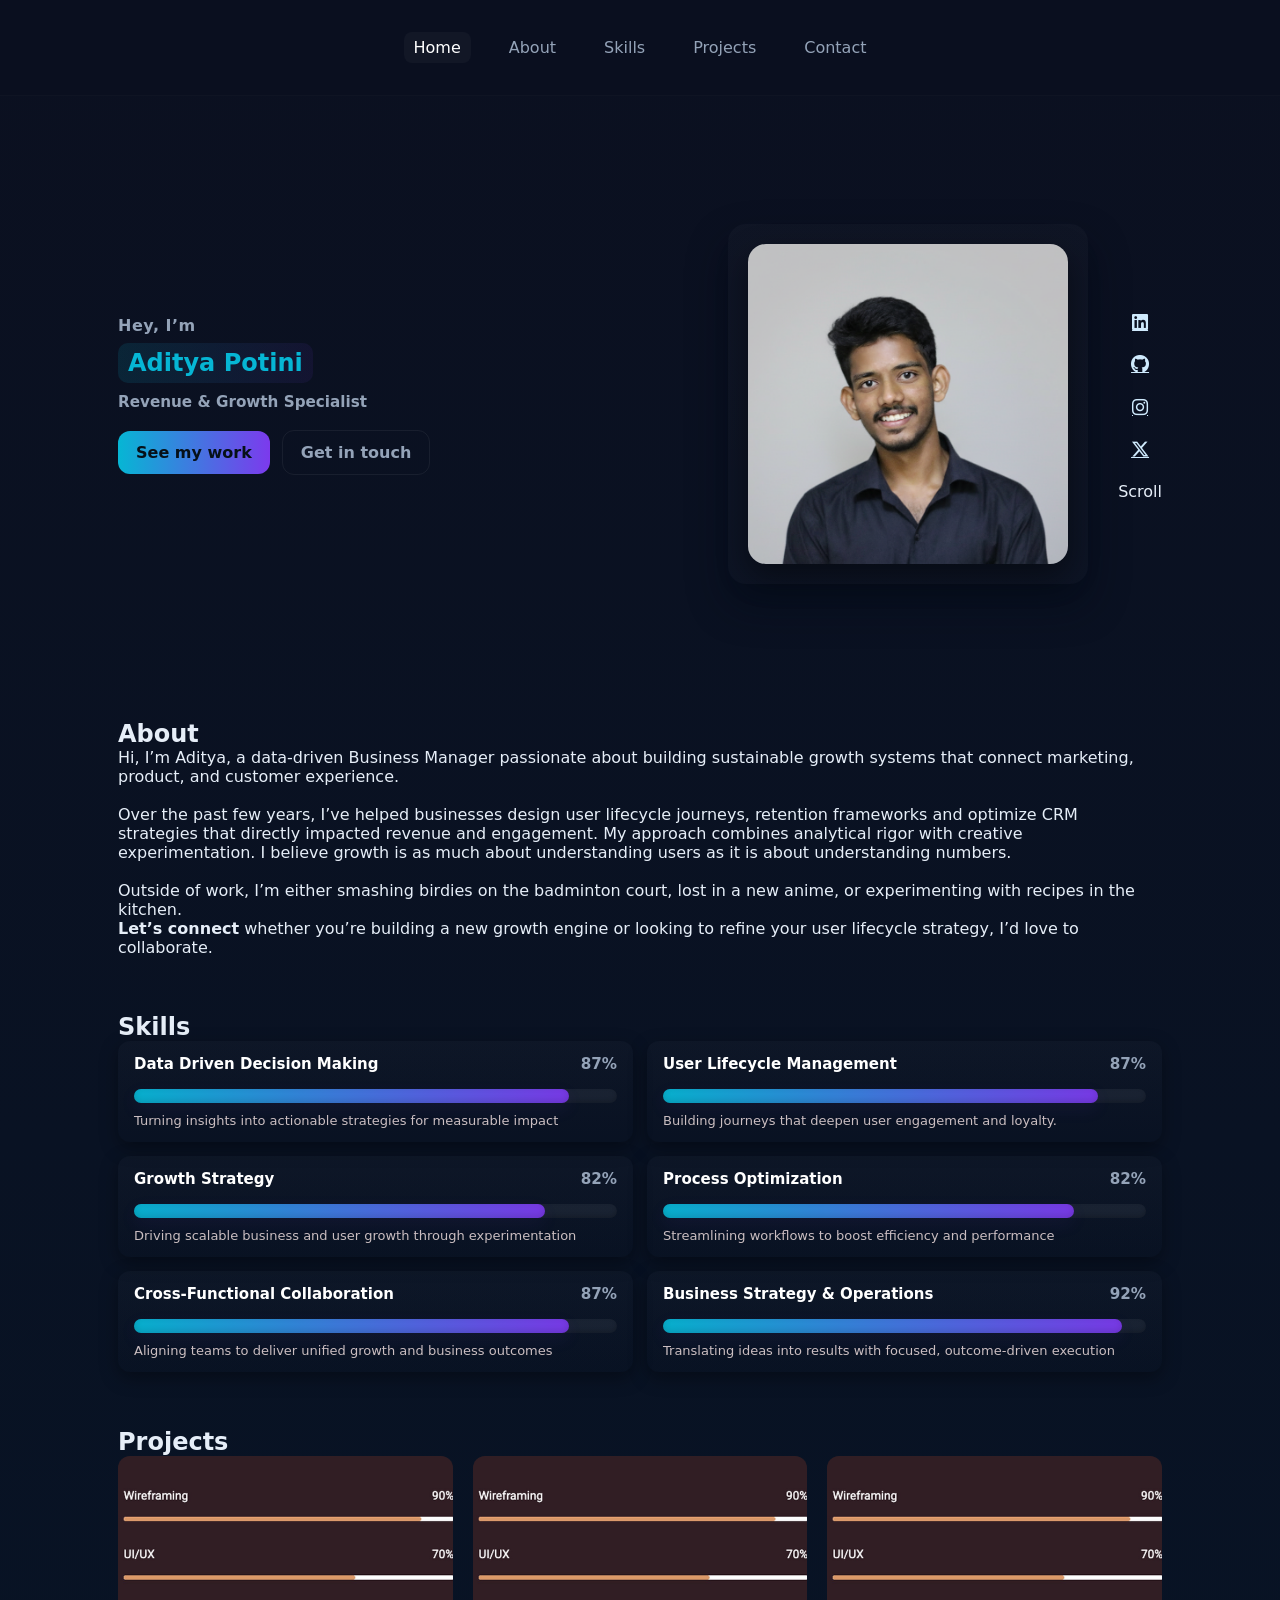
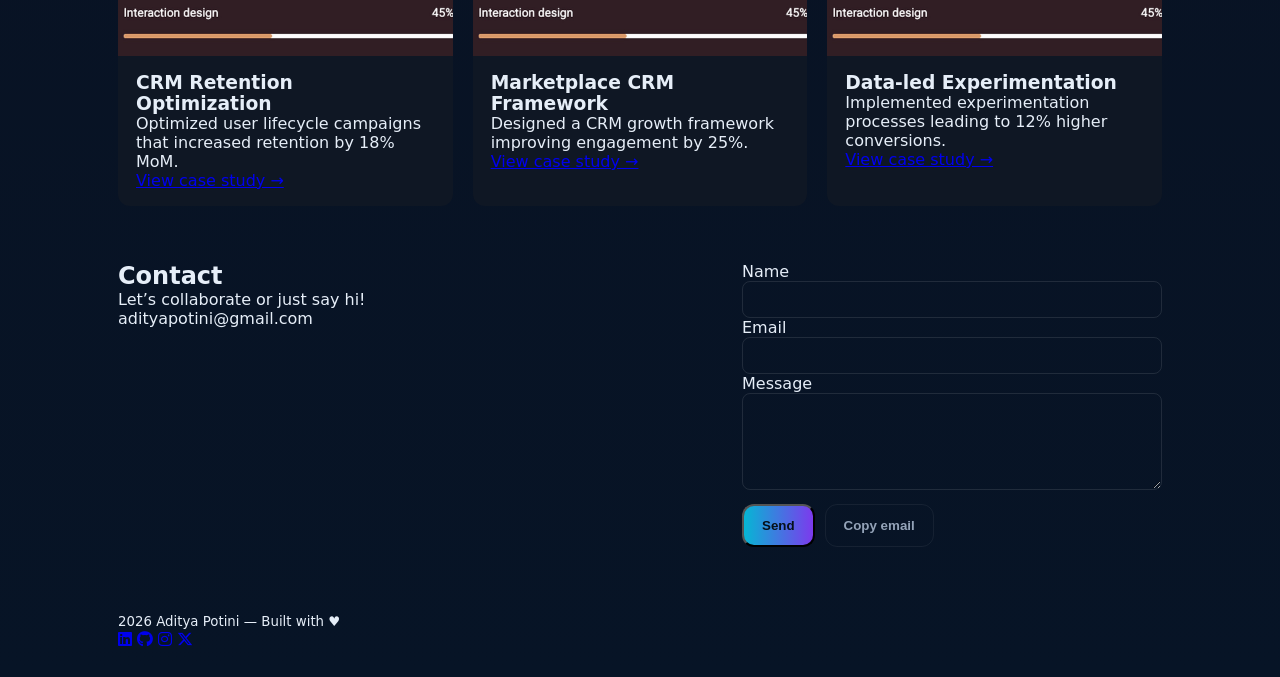
==== commit 6d86bd0e: "Updated website files" ====
--- a/index.html
+++ b/index.html
@@ -88,14 +88,13 @@
       </div>
     </section>
 
-    <!-- SKILLS (REPLACED WITH REVAMPED INTERACTIVE COMPONENT) -->
+    <!-- SKILLS -->
     <section id="skills" class="section bg-muted">
       <div class="container">
         <h2>Skills</h2>
 
-
         <div class="skills-grid revamp">
-          <!-- interactive skill cards with percentage and animated bar -->
+          <!-- interactive skill cards -->
           <div class="skill" data-percent="90" tabindex="0" aria-label="Data Driven Decision Making">
             <div class="skill-header">
               <div class="skill-name">Data Driven Decision Making</div>
@@ -107,10 +106,10 @@
                 <div class="bar-tip">Data Driven Decision Making — 90%</div>
               </div>
             </div>
-            <div class="skill-desc"> Turning insights into actionable strategies for measurable impact</div>
-          </div>
-
-          <div class="skill" data-percent="90" tabindex="0" aria-label="User Lifecycle Management 90 percent">
+            <div class="skill-desc">Turning insights into actionable strategies for measurable impact</div>
+          </div>
+
+          <div class="skill" data-percent="90" tabindex="0" aria-label="User Lifecycle Management">
             <div class="skill-header">
               <div class="skill-name">User Lifecycle Management</div>
               <div class="skill-value" aria-hidden="true">0%</div>
@@ -124,7 +123,7 @@
             <div class="skill-desc">Building journeys that deepen user engagement and loyalty.</div>
           </div>
 
-          <div class="skill" data-percent="85" tabindex="0" aria-label="Growth Strategy 85 percent">
+          <div class="skill" data-percent="85" tabindex="0" aria-label="Growth Strategy">
             <div class="skill-header">
               <div class="skill-name">Growth Strategy</div>
               <div class="skill-value" aria-hidden="true">0%</div>
@@ -138,7 +137,7 @@
             <div class="skill-desc">Driving scalable business and user growth through experimentation</div>
           </div>
 
-          <div class="skill" data-percent="85" tabindex="0" aria-label="Process Optimization 85 percent">
+          <div class="skill" data-percent="85" tabindex="0" aria-label="Process Optimization">
             <div class="skill-header">
               <div class="skill-name">Process Optimization</div>
               <div class="skill-value" aria-hidden="true">0%</div>
@@ -152,7 +151,7 @@
             <div class="skill-desc">Streamlining workflows to boost efficiency and performance</div>
           </div>
 
-          <div class="skill" data-percent="90" tabindex="0" aria-label="Cross-Functional Collaboration 90 percent">
+          <div class="skill" data-percent="90" tabindex="0" aria-label="Cross-Functional Collaboration">
             <div class="skill-header">
               <div class="skill-name">Cross-Functional Collaboration</div>
               <div class="skill-value" aria-hidden="true">0%</div>
@@ -166,7 +165,7 @@
             <div class="skill-desc">Aligning teams to deliver unified growth and business outcomes</div>
           </div>
 
-          <div class="skill" data-percent="95" tabindex="0" aria-label="Business Strategy & Operations 95 percent">
+          <div class="skill" data-percent="95" tabindex="0" aria-label="Business Strategy & Operations">
             <div class="skill-header">
               <div class="skill-name">Business Strategy & Operations</div>
               <div class="skill-value" aria-hidden="true">0%</div>
@@ -185,35 +184,41 @@
     </section>
 
     <!-- PROJECTS -->
-    <div class="projects-grid">
-        <article class="project-card">
+    <section id="projects" class="section">
+      <div class="container">
+        <h2>Projects</h2>
+
+        <div class="projects">
+          <article class="project-card">
             <img src="images/project1-1200.jpg" alt="CRM Retention Project" class="project-img" loading="lazy" />
             <div class="project-content">
-            <h3>CRM Retention Optimization</h3>
-            <p>Optimized user lifecycle campaigns that increased retention by 18% MoM.</p>
-            <a href="#" class="project-link">View case study →</a>
-            </div>
-        </article>
-
-        <article class="project-card">
-            <img src="images/project2-1200.jpg" alt="CRM Retention Project" class="project-img" loading="lazy" />
+              <h3>CRM Retention Optimization</h3>
+              <p>Optimized user lifecycle campaigns that increased retention by 18% MoM.</p>
+              <a href="#" class="project-link">View case study →</a>
+            </div>
+          </article>
+
+          <article class="project-card">
+            <img src="images/project2-1200.jpg" alt="Marketplace CRM Framework" class="project-img" loading="lazy" />
             <div class="project-content">
-            <h3>Marketplace CRM Framework</h3>
-            <p>Designed a CRM growth framework improving engagement by 25%.</p>
-            <a href="#" class="project-link">View case study →</a>
-            </div>
-        </article>
-
-        <article class="project-card">
-            <img src="images/project3-1200.jpg" alt="CRM Retention Project" class="project-img" loading="lazy" />
+              <h3>Marketplace CRM Framework</h3>
+              <p>Designed a CRM growth framework improving engagement by 25%.</p>
+              <a href="#" class="project-link">View case study →</a>
+            </div>
+          </article>
+
+          <article class="project-card">
+            <img src="images/project3-1200.jpg" alt="Data-led Experimentation" class="project-img" loading="lazy" />
             <div class="project-content">
-            <h3>Data-led Experimentation</h3>
-            <p>Implemented experimentation processes leading to 12% higher conversions.</p>
-            <a href="#" class="project-link">View case study →</a>
-            </div>
-        </article>
-    </div>
-
+              <h3>Data-led Experimentation</h3>
+              <p>Implemented experimentation processes leading to 12% higher conversions.</p>
+              <a href="#" class="project-link">View case study →</a>
+            </div>
+          </article>
+        </div>
+
+      </div>
+    </section>
 
     <!-- CONTACT -->
     <section id="contact" class="section contact-section bg-dark">
@@ -257,3 +262,5 @@
   <script src="script.js"></script>
 </body>
 </html>
+
+
--- a/styles.css
+++ b/styles.css
@@ -4,6 +4,14 @@
 	--muted: #94a3b8;
 	--accent: #06b6d4;
 	--glass: rgba(255, 255, 255, 0.03);
+
+  /* header height used by scroll-margin-top (adjust if header height changes) */
+  --site-header-height: 72px;
+}
+
+/* Ensure sections are offset from sticky header when scrolled to */
+section {
+  scroll-margin-top: calc(var(--site-header-height) + 12px);
 }
 
 /* --- base / existing styles (kept from your original file) --- */
@@ -115,7 +123,6 @@
 	margin-bottom: 8px
 }
 
-/*.hero-title{font-size:48px;margin:0 0 10px;font-weight:800;color:#fff}*/
 .hero-title {
 	color: var(--accent);
 	background: linear-gradient(90deg, rgba(6, 182, 212, 0.12), rgba(124, 58, 237, 0.08));
@@ -228,119 +235,44 @@
 	transform: translateX(4px)
 }
 
-.side-socials a.linkedin:hover {
-	color: #0077b5
-}
-
-.side-socials a.instagram:hover {
-	color: #e1306c
-}
-
-.side-socials a.github:hover {
-	color: #fff
-}
-
-.side-socials a.x:hover {
-	color: #1d9bf0
-}
-
-.scroll-cue {
-	display: flex;
-	flex-direction: column;
-	gap: 8px;
-	align-items: center;
-	color: var(--muted);
-	font-size: 12px
-}
-
-.mouse {
-	width: 18px;
-	height: 30px;
-	border-radius: 12px;
-	border: 1.5px solid rgba(255, 255, 255, 0.08);
-	display: flex;
-	align-items: flex-start;
-	justify-content: center;
-	padding-top: 4px
-}
-
-.wheel {
-	width: 3px;
-	height: 6px;
-	background: rgba(255, 255, 255, 0.18);
-	border-radius: 2px;
-	animation: wheel 1.2s infinite
-}
-
-@keyframes wheel {
-	0% {
-		transform: translateY(0)
-	}
-
-	50% {
-		transform: translateY(6px)
-	}
-
-	100% {
-		transform: translateY(0)
-	}
-}
-
-/* Section + grids */
-.section {
-	padding: 60px 0
-}
-
-.section h2 {
-	margin-bottom: 20px
-}
-
-.bg-muted {
-	background: rgba(255, 255, 255, 0.03)
-}
-
-/* original skills grid (kept for smaller badges) */
-.skills-grid {
-	display: grid;
-	grid-template-columns: repeat(auto-fit, minmax(160px, 1fr));
-	gap: 12px
-}
-
-.skill {
-	background: rgba(255, 255, 255, 0.05);
-	padding: 12px;
-	border-radius: 10px;
-	text-align: center
-}
-
-/* ---- projects + contact + footer (kept unchanged) ---- */
-.projects-grid {
+/* ... rest of your existing styles (unchanged) ... */
+
+/* Projects grid */
+.projects {
 	display: grid;
 	grid-template-columns: repeat(auto-fit, minmax(250px, 1fr));
-	gap: 20px
-}
-
+	gap: 20px;
+}
+
+/* Project card styles (kept/updated) */
 .project-card {
 	background: var(--card);
-	padding: 18px;
 	border-radius: 12px;
-	transition: transform .3s ease
+	overflow: hidden;
+	transition: transform .3s ease, box-shadow 0.28s ease;
 }
 
 .project-card:hover {
-	transform: translateY(-4px)
-}
-
-.project-link {
-	color: var(--accent);
-	text-decoration: none
-}
-
-/* Contact */
+	transform: translateY(-4px);
+	box-shadow: 0 10px 26px rgba(0,0,0,0.45);
+}
+
+.project-img {
+	width: 100%;
+	height: 200px;
+	object-fit: cover;
+	display: block;
+}
+
+.project-content {
+	padding: 16px 18px;
+}
+
+/* Contact layout */
 .contact-inner {
 	display: grid;
 	grid-template-columns: 1fr 420px;
-	gap: 30px
+	gap: 30px;
 }
 
 .contact-form input,
@@ -364,134 +296,29 @@
 	margin-top: 8px
 }
 
-/* Footer */
-footer.site-footer {
-	padding: 20px 0;
-	border-top: 1px solid rgba(6, 183, 223, 0.023);
-	text-align: center;
-	color: #f0f6fb;
-	font-size: 1.05rem
-}
-
-.socials {
-	display: flex;
-	gap: 18px;
-	align-items: center;
-	justify-content: center;
-	margin-top: 12px
-}
-
-.socials a {
-	color: #f8f5f5;
-	font-size: 1.8rem;
-	transition: color .25s, transform .18s
-}
-
-.socials a:hover {
-	transform: translateY(-3px)
-}
-
-.socials a.linkedin:hover {
-	color: #0077b5
-}
-
-.socials a.instagram:hover {
-	color: #e1306c
-}
-
-.socials a.github:hover {
-	color: #fff
-}
-
-.socials a.x:hover {
-	color: #1d9bf0
-}
-
-/* Responsive */
-@media(max-width:920px) {
-	.nav-toggle {
-		display: inline-block
-	}
-
-	.nav {
-		position: absolute;
-		left: 0;
-		right: 0;
-		top: 60px;
-		background: rgba(11, 16, 32, 0.98);
-		border: 1px solid rgba(255, 255, 255, 0.03);
-		border-radius: 8px;
-		display: none
-	}
-
-	.nav.open {
-		display: block
-	}
-
-	.nav ul {
-		flex-direction: column;
-		gap: 12px;
-		padding: 12px 0
-	}
-
-	.hero-inner {
-		grid-template-columns: 1fr;
-		gap: 24px
-	}
-
-	.hero-right {
-		justify-content: center
-	}
-
-	.profile-photo {
-		width: 220px;
-		height: 220px;
-		border-radius: 14px
-	}
-
-	.hero-title {
-		font-size: 36px
-	}
-
-	.scroll-cue {
-		display: none
-	}
-}
-
-@media(max-width:480px) {
-	.profile-photo {
-		width: 160px;
-		height: 160px
-	}
-
-	.hero-title {
-		font-size: 28px
-	}
-
-	.btn {
-		padding: 10px 14px;
-		font-size: .95rem
-	}
-
-	.socials a {
-		font-size: 1.4rem
-	}
-
-	.container {
-		padding: 18px
-	}
-}
-
-/* ---------- NEW: Revamped Skills styles (appended) ---------- */
-
-/* container specific for revamped layout */
+/* Contact mobile improvements (keeps parity with other sections) */
+@media (max-width: 920px) {
+  .contact-inner {
+    grid-template-columns: 1fr;
+    gap: 20px;
+    align-items: stretch;
+  }
+  .contact-form { order: 1; }
+  .contact-inner > div:first-child { order: 0; }
+}
+
+@media (max-width: 480px) {
+  .form-actions { flex-direction: column; }
+  .form-actions .btn { width: 100%; padding: 12px; }
+  .container { padding-left: 14px; padding-right: 14px; }
+}
+
+/* Skill revamp styles (keep as you had them) */
 .skills-grid.revamp {
   display: grid;
   gap: 14px;
   grid-template-columns: 1fr;
 }
-
-/* card-style skill (follows existing palette) */
 .skills-grid.revamp .skill {
   background: linear-gradient(180deg, rgba(255,255,255,0.02), rgba(0,0,0,0.02));
   border-radius: 12px;
@@ -500,13 +327,11 @@
   text-align: left;
   transition: transform 160ms ease, box-shadow 160ms ease;
 }
-
 .skills-grid.revamp .skill:focus,
 .skills-grid.revamp .skill:hover{
   transform: translateY(-6px);
   box-shadow: 0 12px 30px rgba(0,0,0,0.5);
 }
-
 .skills-grid.revamp .skill-header{
   display:flex;
   justify-content: space-between;
@@ -519,14 +344,30 @@
   color: #fff;
   font-size: 15px;
 }
+.skills-grid.revamp .skill-desc{
+  margin-top: 10px;
+  font-size: 13px;
+  color: #cbbfc1;
+}
+
+/* Respect reduced motion */
+@media (prefers-reduced-motion: reduce){
+  .skills-grid.revamp .bar-fill { transition: none !important; }
+  .skills-grid.revamp .skill { transition: none !important; transform: none !important; }
+}
+
+/* ---------- RESTORE: Skills graphical styles ---------- */
+/* Add this at the end of styles.css */
+
 .skills-grid.revamp .skill-value{
   font-weight: 700;
   color: var(--muted);
-  min-width: 36px;
+  min-width: 44px;
   text-align: right;
-}
-
-/* bar */
+  font-size: 0.95rem;
+}
+
+/* bar container & track */
 .skills-grid.revamp .bar-wrap{
   background: transparent;
   padding: 6px 0 0 0;
@@ -537,22 +378,25 @@
   background: rgba(255,255,255,0.06);
   border-radius: 999px;
   overflow: visible;
-}
+  box-shadow: inset 0 -2px 4px rgba(0,0,0,0.18);
+}
+
+/* animated fill */
 .skills-grid.revamp .bar-fill{
   height: 100%;
   width: 0%;
   border-radius: 999px;
   background: linear-gradient(90deg, rgba(6,182,212,0.95), rgba(124,58,237,0.95));
   box-shadow: 0 6px 18px rgba(124,58,237,0.08), inset 0 -2px 6px rgba(0,0,0,0.12);
-  transition: width 1200ms cubic-bezier(.2,.9,.25,1);
-}
-
-/* tip */
+  transition: width 1100ms cubic-bezier(.2,.9,.25,1);
+}
+
+/* little floating percentage/tooltip that appears above the fill */
 .skills-grid.revamp .bar-tip{
   position: absolute;
   right: 6px;
-  top: -28px;
-  background: rgba(0,0,0,0.6);
+  top: -32px;
+  background: rgba(0,0,0,0.7);
   color: #fff;
   padding: 6px 8px;
   border-radius: 8px;
@@ -563,95 +407,61 @@
   pointer-events: none;
   transition: opacity 160ms ease, transform 160ms ease;
 }
+
+/* show tip on hover/focus */
 .skills-grid.revamp .skill:hover .bar-tip,
 .skills-grid.revamp .skill:focus .bar-tip{
   opacity: 1;
   transform: translateY(0);
 }
 
-.skills-grid.revamp .skill-desc{
-  margin-top: 10px;
-  font-size: 13px;
-  color: #cbbfc1;
-}
-
-/* small badges kept for the remaining grid cells */
-.skills-grid.revamp .skill-badge{
-  background: rgba(255,255,255,0.03);
-  padding: 10px;
-  border-radius: 10px;
-  text-align: center;
-  color: var(--muted);
-}
-
-/* responsive columns for larger screens (2-column layout) */
-@media(min-width:720px){
-  .skills-grid.revamp {
-    grid-template-columns: 1fr 1fr;
-  }
-}
-
-/* Respect reduced motion */
-@media (prefers-reduced-motion: reduce){
+/* align skill header properly on small widths */
+.skills-grid.revamp .skill-header { gap: 8px; align-items: center; }
+
+/* for accessibility - visually reinforce focus */
+.skills-grid.revamp .skill:focus {
+  box-shadow: 0 14px 36px rgba(0,0,0,0.45);
+  transform: translateY(-6px);
+  outline: 3px solid rgba(6,182,212,0.12);
+}
+
+/* responsive tweaks */
+@media (min-width: 720px) {
+  .skills-grid.revamp .skill-value { min-width: 48px; }
+  .skills-grid.revamp .bar { height: 14px; }
+  .skills-grid.revamp .bar-tip { top: -36px; font-size: 13px; }
+}
+
+@media (prefers-reduced-motion: reduce) {
   .skills-grid.revamp .bar-fill { transition: none !important; }
   .skills-grid.revamp .skill { transition: none !important; transform: none !important; }
 }
 
-
-.section#about .lead {
-  font-family: Inter, system-ui, -apple-system, "Segoe UI", Roboto, "Helvetica Neue", Arial;
-  font-weight: 500;
-  font-size: 1rem;              /* same base size as .skill-desc / .skill-name blend */
-  color: #cbbfc1;               /* matches skill text color */
-  line-height: 1.7;
-  letter-spacing: 0.2px;
-  max-width: 70ch;
-  margin-top: 10px;
-  max-width: none;
+/* Restore two-column layout for revamped skills (add at end of styles.css) */
+.skills-grid.revamp {
+  display: grid;
+  gap: 14px;
+  grid-template-columns: 1fr; /* mobile: single column */
+}
+
+/* two columns on tablet+ (adjust breakpoint if you prefer) */
+@media (min-width: 720px) {
+  .skills-grid.revamp {
+    grid-template-columns: repeat(2, minmax(0, 1fr));
+    align-items: start;
+  }
+}
+
+/* optional: three columns on very wide screens */
+@media (min-width: 1200px) {
+  .skills-grid.revamp {
+    grid-template-columns: repeat(2, minmax(0, 1fr)); /* keep 2 if you prefer; change to 3 to force 3-up */
+    max-width: 1100px;
+  }
+}
+
+/* ensure each skill fills its grid cell and keeps visuals */
+.skills-grid.revamp .skill {
   width: 100%;
-  text-align: left; /* keep left aligned, full width */
-  margin: 0;
-}
-
-/* Project image + card styles (paste near your .project-card rules) */
-.project-card {
-  background: var(--card);
-  border-radius: 14px;
-  overflow: hidden;
-  display: flex;
-  flex-direction: column;
-  box-shadow: 0 6px 16px rgba(0,0,0,0.3);
-  transition: transform 0.28s ease, box-shadow 0.28s ease;
-}
-
-.project-card:hover {
-  transform: translateY(-6px);
-  box-shadow: 0 10px 26px rgba(0,0,0,0.45);
-}
-
-/* responsive thumbnail */
-.project-img {
-  width: 100%;
-  height: 200px;            /* default desktop card height */
-  object-fit: cover;        /* crop center while preserving aspect */
-  display: block;
-  background: linear-gradient(180deg, rgba(0,0,0,0.03), rgba(0,0,0,0.06));
-}
-
-/* slightly taller on large screens for emphasis */
-@media(min-width: 920px) {
-  .project-img { height: 240px; }
-}
-
-/* On smaller screens, reduce height so cards stack nicely */
-@media(max-width: 480px) {
-  .project-img { height: 160px; }
-}
-
-/* keep project content spacing */
-.project-content {
-  padding: 16px 18px;
-  display: flex;
-  flex-direction: column;
-  gap: 8px;
-}
+  box-sizing: border-box;
+}
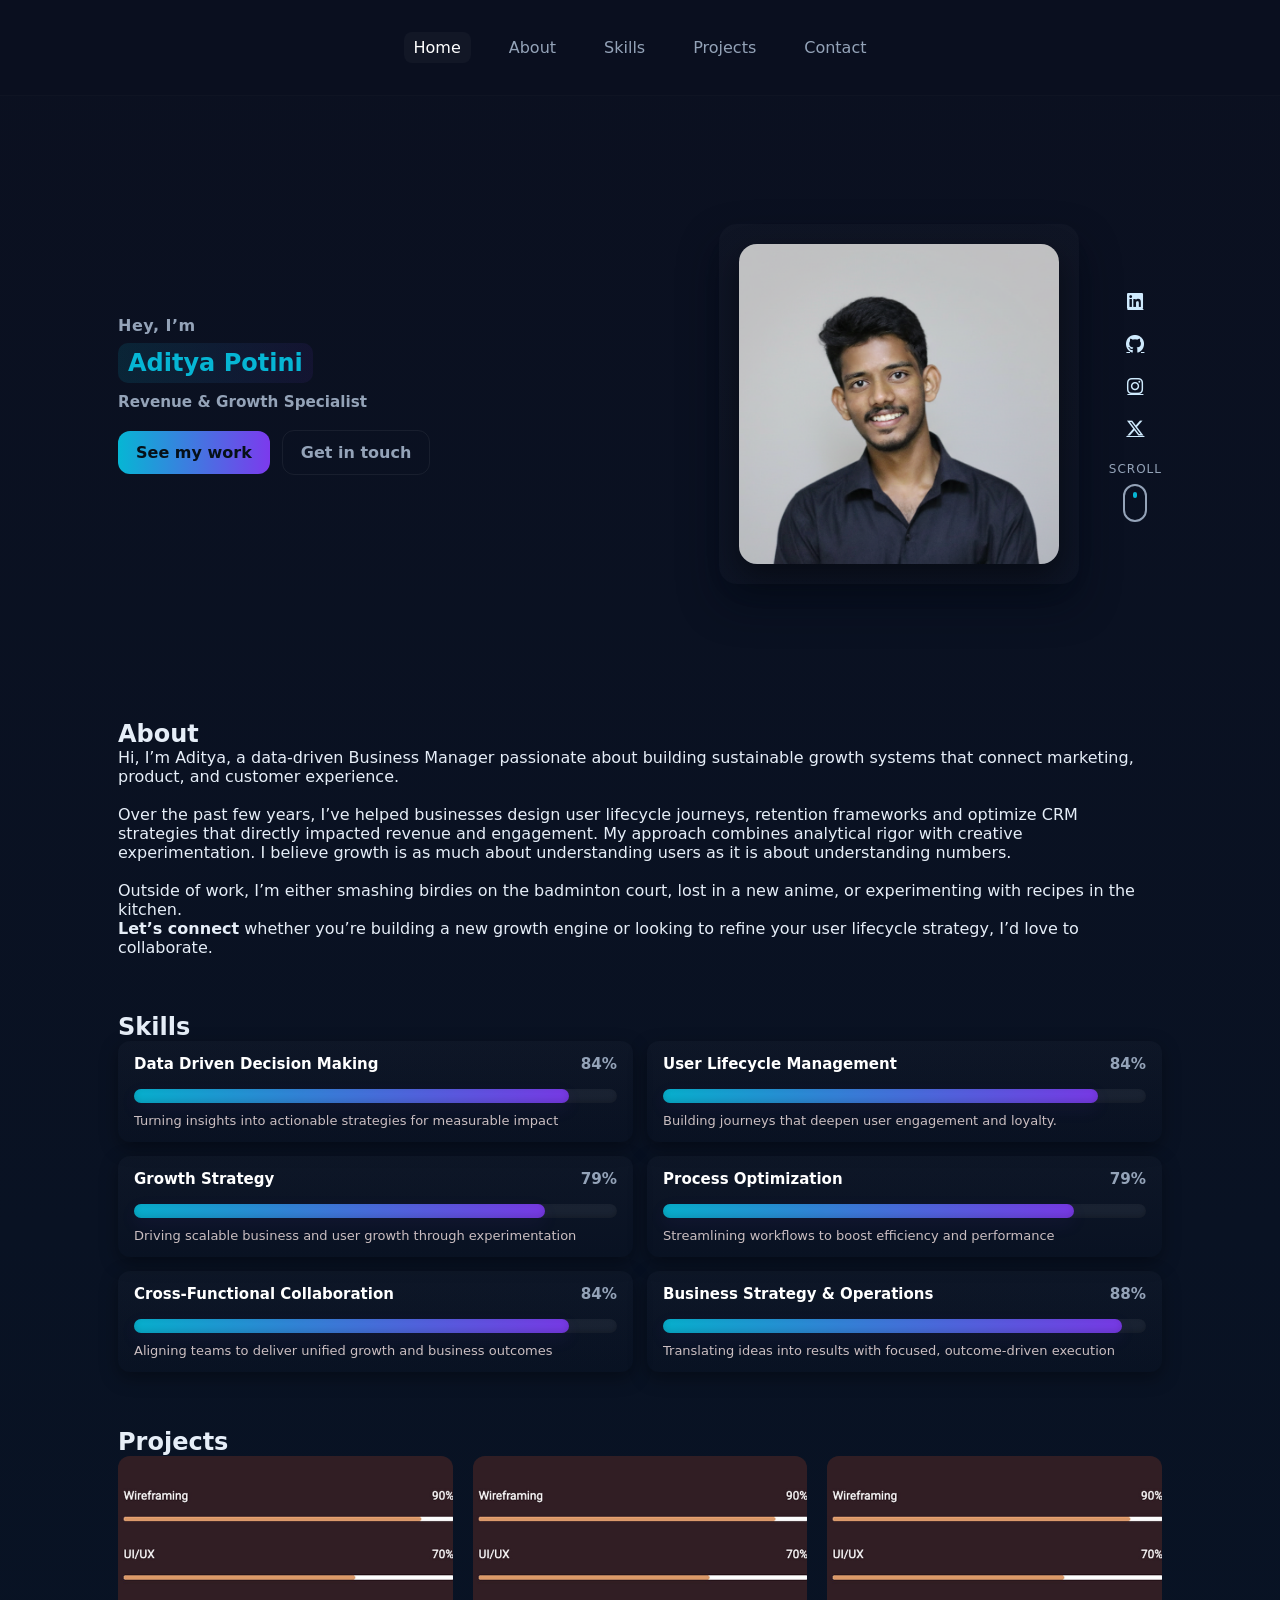
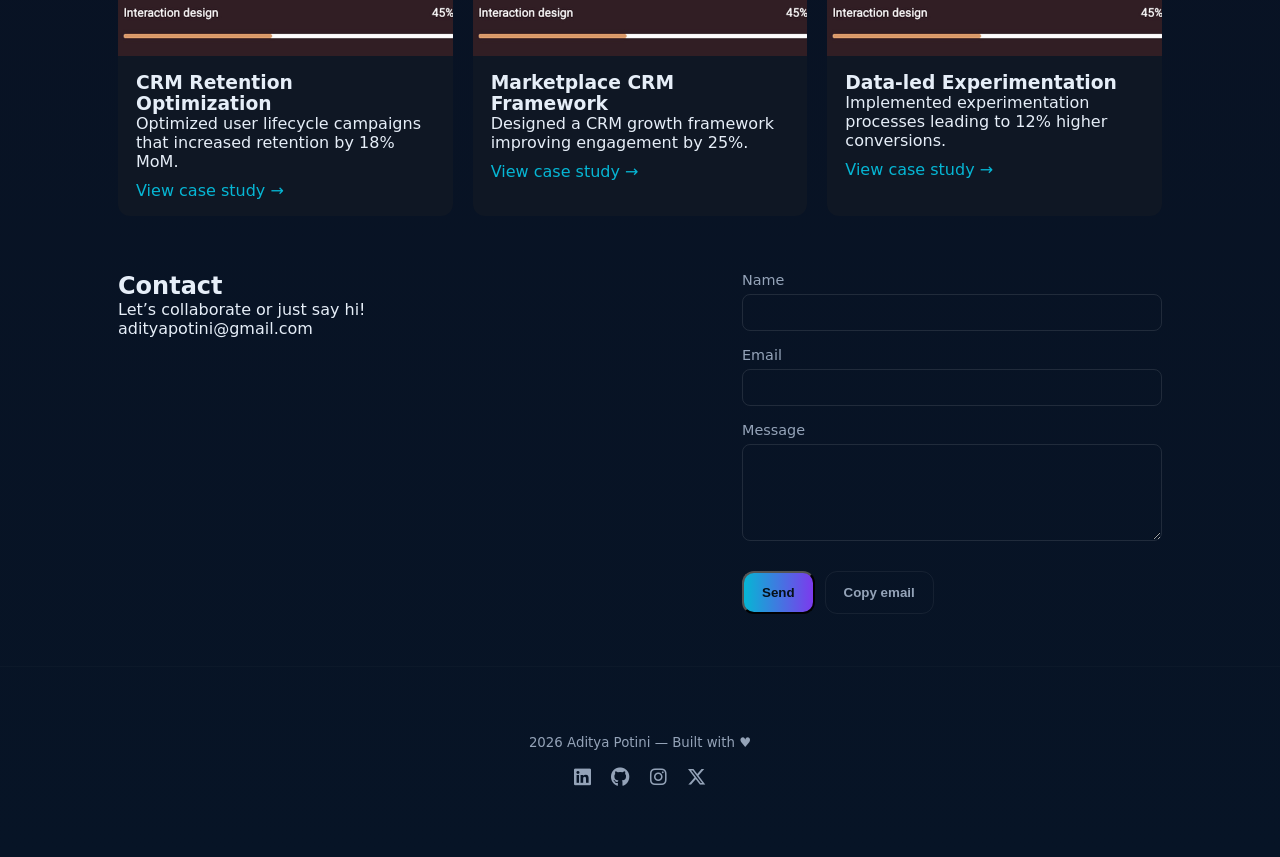
==== commit 274cc783: "Updated website files" ====
--- a/index.html
+++ b/index.html
@@ -10,7 +10,6 @@
 </head>
 <body>
 
-  <!-- HEADER -->
   <header class="site-header">
     <div class="container header-inner">
       <button id="nav-toggle" class="nav-toggle" aria-label="Toggle navigation">
@@ -28,10 +27,8 @@
     </div>
   </header>
 
-  <!-- MAIN -->
   <main>
 
-    <!-- HERO -->
     <section id="home" class="hero">
       <div class="container hero-inner">
 
@@ -75,7 +72,6 @@
       </div>
     </section>
 
-    <!-- ABOUT -->
     <section id="about" class="section">
       <div class="container">
         <h2>About</h2>
@@ -88,13 +84,11 @@
       </div>
     </section>
 
-    <!-- SKILLS -->
     <section id="skills" class="section bg-muted">
       <div class="container">
         <h2>Skills</h2>
 
         <div class="skills-grid revamp">
-          <!-- interactive skill cards -->
           <div class="skill" data-percent="90" tabindex="0" aria-label="Data Driven Decision Making">
             <div class="skill-header">
               <div class="skill-name">Data Driven Decision Making</div>
@@ -183,7 +177,6 @@
       </div>
     </section>
 
-    <!-- PROJECTS -->
     <section id="projects" class="section">
       <div class="container">
         <h2>Projects</h2>
@@ -220,7 +213,6 @@
       </div>
     </section>
 
-    <!-- CONTACT -->
     <section id="contact" class="section contact-section bg-dark">
       <div class="container contact-inner">
         <div>
@@ -245,7 +237,6 @@
     </section>
   </main>
 
-  <!-- FOOTER -->
   <footer class="site-footer">
     <div class="container">
       <small><span id="year"></span> Aditya Potini — Built with ♥</small>
@@ -258,9 +249,6 @@
     </div>
   </footer>
 
-  <!-- External JS -->
   <script src="script.js"></script>
 </body>
-</html>
-
-
+</html>
--- a/styles.css
+++ b/styles.css
@@ -5,7 +5,7 @@
 	--accent: #06b6d4;
 	--glass: rgba(255, 255, 255, 0.03);
 
-  /* header height used by scroll-margin-top (adjust if header height changes) */
+  /* header height used by scroll-margin-top */
   --site-header-height: 72px;
 }
 
@@ -14,7 +14,6 @@
   scroll-margin-top: calc(var(--site-header-height) + 12px);
 }
 
-/* --- base / existing styles (kept from your original file) --- */
 * {
 	box-sizing: border-box;
 	margin: 0;
@@ -131,13 +130,6 @@
 	display: inline-block;
 }
 
-.hero-sub {
-	color: var(--muted);
-	max-width: 58ch;
-	margin: 14px 0 20px;
-	font-size: 1.05rem
-}
-
 .hero-ctas {
 	display: flex;
 	gap: 12px;
@@ -235,7 +227,42 @@
 	transform: translateX(4px)
 }
 
-/* ... rest of your existing styles (unchanged) ... */
+/* Mouse Scroll Animation */
+.scroll-cue {
+	display: flex;
+	flex-direction: column;
+	align-items: center;
+	gap: 8px;
+	font-size: 0.75rem;
+	color: var(--muted);
+	letter-spacing: 1px;
+	text-transform: uppercase;
+}
+
+.mouse {
+	width: 24px;
+	height: 38px;
+	border: 2px solid var(--muted);
+	border-radius: 14px;
+	position: relative;
+}
+
+.wheel {
+	width: 4px;
+	height: 6px;
+	background: var(--accent);
+	border-radius: 2px;
+	position: absolute;
+	top: 6px;
+	left: 50%;
+	transform: translateX(-50%);
+	animation: scrollWheel 1.5s infinite;
+}
+
+@keyframes scrollWheel {
+	0% { top: 6px; opacity: 1; }
+	100% { top: 24px; opacity: 0; }
+}
 
 /* Projects grid */
 .projects {
@@ -244,7 +271,6 @@
 	gap: 20px;
 }
 
-/* Project card styles (kept/updated) */
 .project-card {
 	background: var(--card);
 	border-radius: 12px;
@@ -268,11 +294,32 @@
 	padding: 16px 18px;
 }
 
+.project-link {
+	display: inline-block;
+	margin-top: 10px;
+	color: var(--accent);
+	text-decoration: none;
+	font-weight: 500;
+}
+
 /* Contact layout */
 .contact-inner {
 	display: grid;
 	grid-template-columns: 1fr 420px;
 	gap: 30px;
+}
+
+.contact-form {
+	display: flex;
+	flex-direction: column;
+	gap: 16px;
+}
+
+.contact-form label span {
+	display: block;
+	margin-bottom: 6px;
+	font-size: 0.9rem;
+	color: var(--muted);
 }
 
 .contact-form input,
@@ -282,7 +329,8 @@
 	background: transparent;
 	border: 1px solid rgba(255, 255, 255, 0.1);
 	border-radius: 8px;
-	color: white
+	color: white;
+	font-family: inherit;
 }
 
 .form-actions {
@@ -296,29 +344,50 @@
 	margin-top: 8px
 }
 
-/* Contact mobile improvements (keeps parity with other sections) */
-@media (max-width: 920px) {
-  .contact-inner {
-    grid-template-columns: 1fr;
-    gap: 20px;
-    align-items: stretch;
-  }
-  .contact-form { order: 1; }
-  .contact-inner > div:first-child { order: 0; }
-}
-
-@media (max-width: 480px) {
-  .form-actions { flex-direction: column; }
-  .form-actions .btn { width: 100%; padding: 12px; }
-  .container { padding-left: 14px; padding-right: 14px; }
-}
-
-/* Skill revamp styles (keep as you had them) */
+/* Footer */
+.site-footer {
+	padding: 40px 0;
+	border-top: 1px solid rgba(255,255,255,0.02);
+	text-align: center;
+	color: var(--muted);
+}
+
+.site-footer .container {
+	display: flex;
+	flex-direction: column;
+	align-items: center;
+	gap: 16px;
+}
+
+.socials {
+	display: flex;
+	gap: 20px;
+}
+
+.socials a {
+	color: var(--muted);
+	font-size: 1.2rem;
+	transition: color 0.2s;
+}
+
+.socials a:hover {
+	color: var(--accent);
+}
+
+/* Skills Styles */
 .skills-grid.revamp {
   display: grid;
   gap: 14px;
   grid-template-columns: 1fr;
 }
+
+@media (min-width: 720px) {
+  .skills-grid.revamp {
+    grid-template-columns: repeat(2, minmax(0, 1fr));
+    align-items: start;
+  }
+}
+
 .skills-grid.revamp .skill {
   background: linear-gradient(180deg, rgba(255,255,255,0.02), rgba(0,0,0,0.02));
   border-radius: 12px;
@@ -326,12 +395,16 @@
   box-shadow: 0 6px 18px rgba(0,0,0,0.35);
   text-align: left;
   transition: transform 160ms ease, box-shadow 160ms ease;
-}
+  width: 100%;
+  box-sizing: border-box;
+}
+
 .skills-grid.revamp .skill:focus,
 .skills-grid.revamp .skill:hover{
   transform: translateY(-6px);
   box-shadow: 0 12px 30px rgba(0,0,0,0.5);
 }
+
 .skills-grid.revamp .skill-header{
   display:flex;
   justify-content: space-between;
@@ -339,25 +412,18 @@
   gap: 12px;
   margin-bottom: 10px;
 }
+
 .skills-grid.revamp .skill-name{
   font-weight: 600;
   color: #fff;
   font-size: 15px;
 }
+
 .skills-grid.revamp .skill-desc{
   margin-top: 10px;
   font-size: 13px;
   color: #cbbfc1;
 }
-
-/* Respect reduced motion */
-@media (prefers-reduced-motion: reduce){
-  .skills-grid.revamp .bar-fill { transition: none !important; }
-  .skills-grid.revamp .skill { transition: none !important; transform: none !important; }
-}
-
-/* ---------- RESTORE: Skills graphical styles ---------- */
-/* Add this at the end of styles.css */
 
 .skills-grid.revamp .skill-value{
   font-weight: 700;
@@ -367,11 +433,11 @@
   font-size: 0.95rem;
 }
 
-/* bar container & track */
 .skills-grid.revamp .bar-wrap{
   background: transparent;
   padding: 6px 0 0 0;
 }
+
 .skills-grid.revamp .bar{
   position: relative;
   height: 12px;
@@ -381,7 +447,6 @@
   box-shadow: inset 0 -2px 4px rgba(0,0,0,0.18);
 }
 
-/* animated fill */
 .skills-grid.revamp .bar-fill{
   height: 100%;
   width: 0%;
@@ -391,7 +456,6 @@
   transition: width 1100ms cubic-bezier(.2,.9,.25,1);
 }
 
-/* little floating percentage/tooltip that appears above the fill */
 .skills-grid.revamp .bar-tip{
   position: absolute;
   right: 6px;
@@ -408,24 +472,12 @@
   transition: opacity 160ms ease, transform 160ms ease;
 }
 
-/* show tip on hover/focus */
 .skills-grid.revamp .skill:hover .bar-tip,
 .skills-grid.revamp .skill:focus .bar-tip{
   opacity: 1;
   transform: translateY(0);
 }
 
-/* align skill header properly on small widths */
-.skills-grid.revamp .skill-header { gap: 8px; align-items: center; }
-
-/* for accessibility - visually reinforce focus */
-.skills-grid.revamp .skill:focus {
-  box-shadow: 0 14px 36px rgba(0,0,0,0.45);
-  transform: translateY(-6px);
-  outline: 3px solid rgba(6,182,212,0.12);
-}
-
-/* responsive tweaks */
 @media (min-width: 720px) {
   .skills-grid.revamp .skill-value { min-width: 48px; }
   .skills-grid.revamp .bar { height: 14px; }
@@ -437,31 +489,141 @@
   .skills-grid.revamp .skill { transition: none !important; transform: none !important; }
 }
 
-/* Restore two-column layout for revamped skills (add at end of styles.css) */
-.skills-grid.revamp {
-  display: grid;
-  gap: 14px;
-  grid-template-columns: 1fr; /* mobile: single column */
-}
-
-/* two columns on tablet+ (adjust breakpoint if you prefer) */
-@media (min-width: 720px) {
-  .skills-grid.revamp {
-    grid-template-columns: repeat(2, minmax(0, 1fr));
-    align-items: start;
-  }
-}
-
-/* optional: three columns on very wide screens */
-@media (min-width: 1200px) {
-  .skills-grid.revamp {
-    grid-template-columns: repeat(2, minmax(0, 1fr)); /* keep 2 if you prefer; change to 3 to force 3-up */
-    max-width: 1100px;
-  }
-}
-
-/* ensure each skill fills its grid cell and keeps visuals */
-.skills-grid.revamp .skill {
-  width: 100%;
-  box-sizing: border-box;
-}
+/* =========================================
+   RESPONSIVE / MOBILE FIXES
+   ========================================= */
+
+@media (max-width: 968px) {
+  
+  /* 1. Hero Mobile Layout: Stack content vertically */
+  .hero-inner {
+    grid-template-columns: 1fr; /* Single column */
+    gap: 50px;
+    text-align: center;
+  }
+
+  .hero-left {
+    order: 1; /* Text first */
+    display: flex;
+    flex-direction: column;
+    align-items: center;
+  }
+  
+  .hero-ctas {
+    justify-content: center;
+  }
+
+  /* 2. Hero Image: Stack under text */
+  .hero-right {
+    order: 2; /* Image second */
+    flex-direction: column; /* Stack image and social icons */
+    justify-content: center;
+    width: 100%;
+    margin-left: 0;
+  }
+
+  .hero-card {
+    margin-bottom: 24px;
+  }
+
+  .profile-photo {
+    width: 260px;
+    height: 260px;
+    max-width: 100%;
+  }
+
+  /* 3. Hero Socials: Horizontal on mobile */
+  .hero-side {
+    margin-left: 0;
+    flex-direction: row;
+    width: 100%;
+    justify-content: center;
+  }
+
+  .side-socials {
+    flex-direction: row;
+    gap: 20px;
+  }
+  
+  /* Hide scroll cue on mobile to save space */
+  .scroll-cue {
+    display: none; 
+  }
+
+  /* 4. Contact Section Mobile Fix */
+  .contact-inner {
+    grid-template-columns: 1fr;
+    gap: 20px;
+    align-items: stretch;
+  }
+  .contact-form { order: 1; }
+  .contact-inner > div:first-child { order: 0; }
+}
+
+@media (max-width: 968px) {
+  /* Hero fixes (from previous step) */
+  .hero-inner {
+    grid-template-columns: 1fr;
+    gap: 50px;
+    text-align: center;
+  }
+  .hero-left { order: 1; display: flex; flex-direction: column; align-items: center; }
+  .hero-ctas { justify-content: center; }
+  .hero-right { order: 2; flex-direction: column; justify-content: center; width: 100%; margin-left: 0; }
+  .profile-photo { width: 260px; height: 260px; max-width: 100%; }
+  .hero-side { margin-left: 0; flex-direction: row; width: 100%; justify-content: center; }
+  .side-socials { flex-direction: row; gap: 20px; }
+  .scroll-cue { display: none; }
+  
+  /* Contact fixes */
+  .contact-inner { grid-template-columns: 1fr; gap: 20px; }
+  .contact-form { order: 1; }
+  .contact-inner > div:first-child { order: 0; }
+}
+
+/* NAVIGATION MENU MOBILE STYLES */
+@media (max-width: 768px) {
+  /* 1. Show the Toggle Button */
+  .nav-toggle {
+    display: block;
+    z-index: 1001; /* Higher than the menu overlay */
+  }
+  
+  /* 2. The Menu Overlay - Fixes "breaking" layout */
+  .nav {
+    position: fixed;
+    top: 0; left: 0; right: 0; bottom: 0;
+    height: 100vh; /* Full screen height */
+    background: rgba(11, 16, 32, 0.98);
+    backdrop-filter: blur(12px);
+    display: flex;
+    flex-direction: column;
+    align-items: center;
+    justify-content: flex-start; /* Start from top */
+    padding-top: 100px; /* Push links down so they aren't hidden by top header */
+    opacity: 0;
+    pointer-events: none;
+    transition: opacity 0.3s ease;
+    z-index: 1000; /* High z-index to sit on top of everything */
+  }
+  
+  /* 3. Open State */
+  .nav.open {
+    opacity: 1;
+    pointer-events: auto;
+  }
+  
+  /* 4. Menu Links */
+  .nav ul {
+    flex-direction: column;
+    gap: 32px;
+    text-align: center;
+    width: 100%;
+  }
+  
+  .nav a {
+    font-size: 1.5rem;
+    display: block;
+    padding: 10px;
+  }
+}
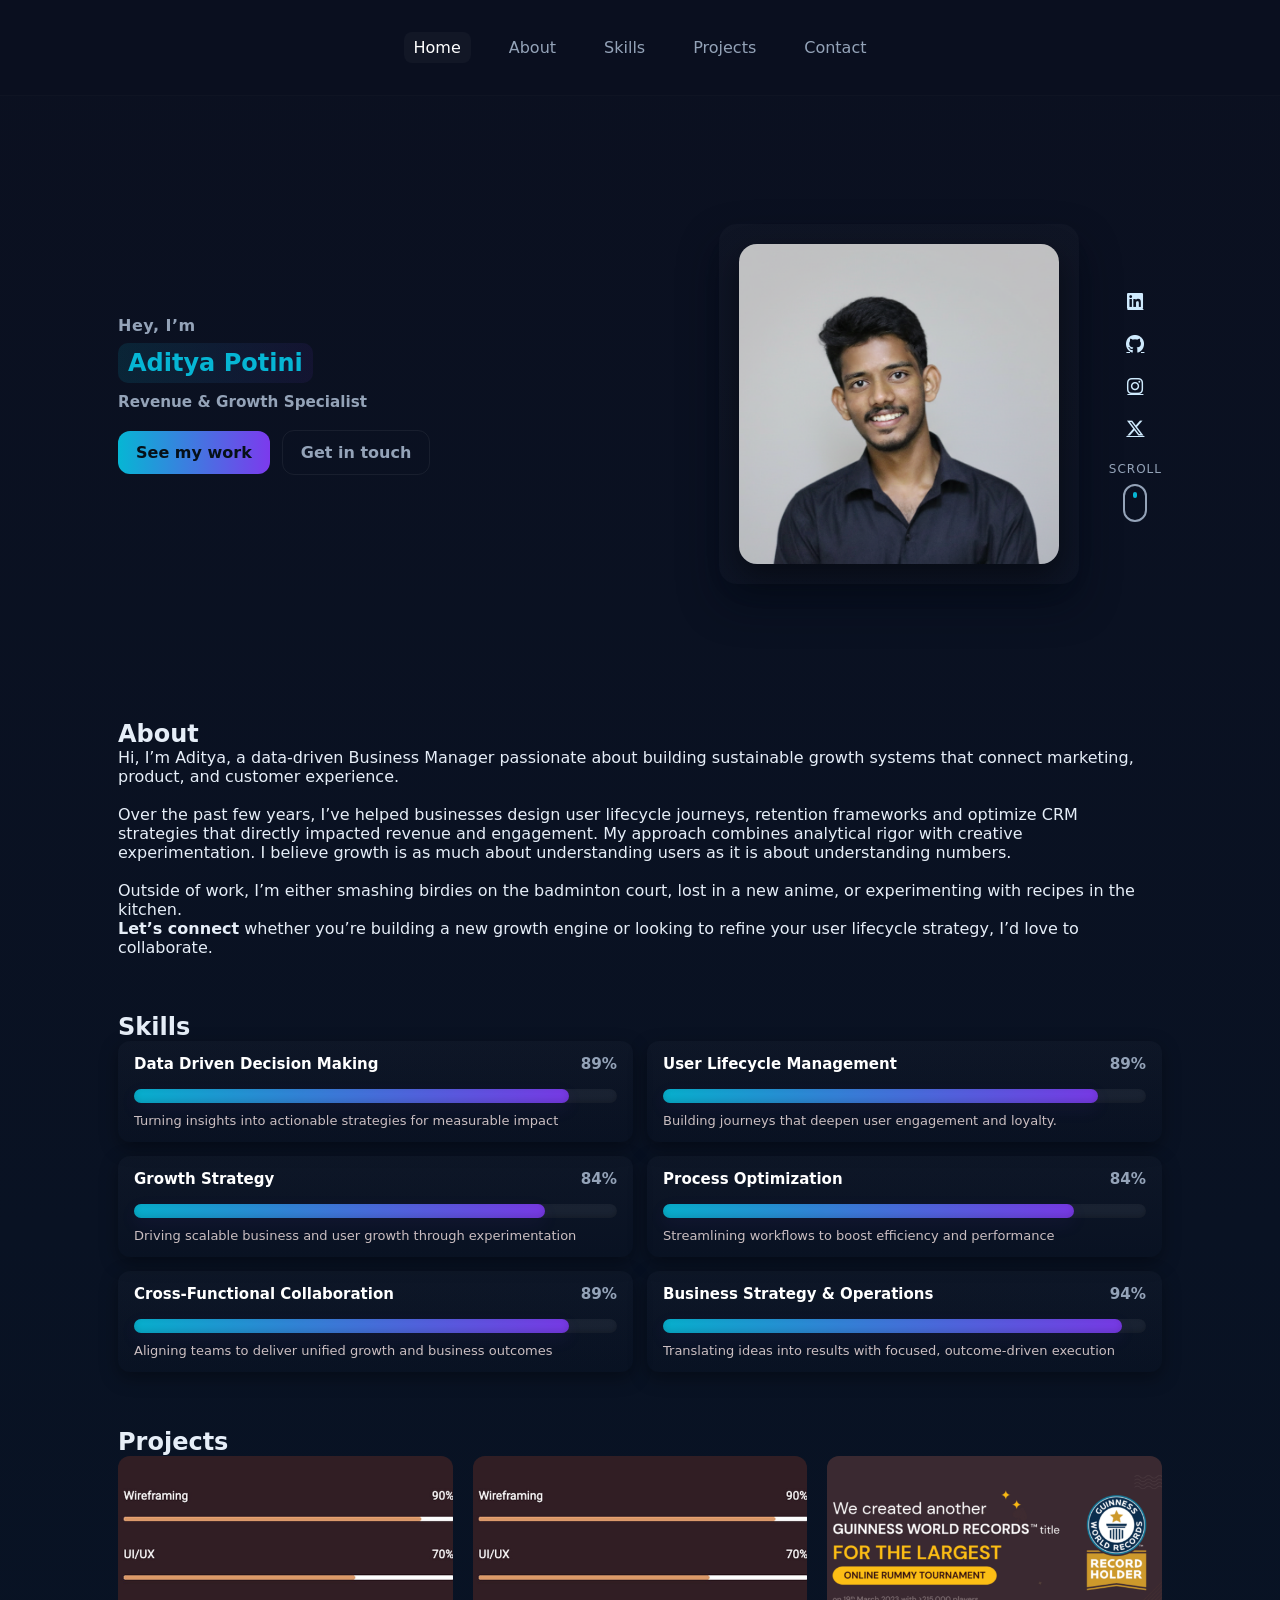
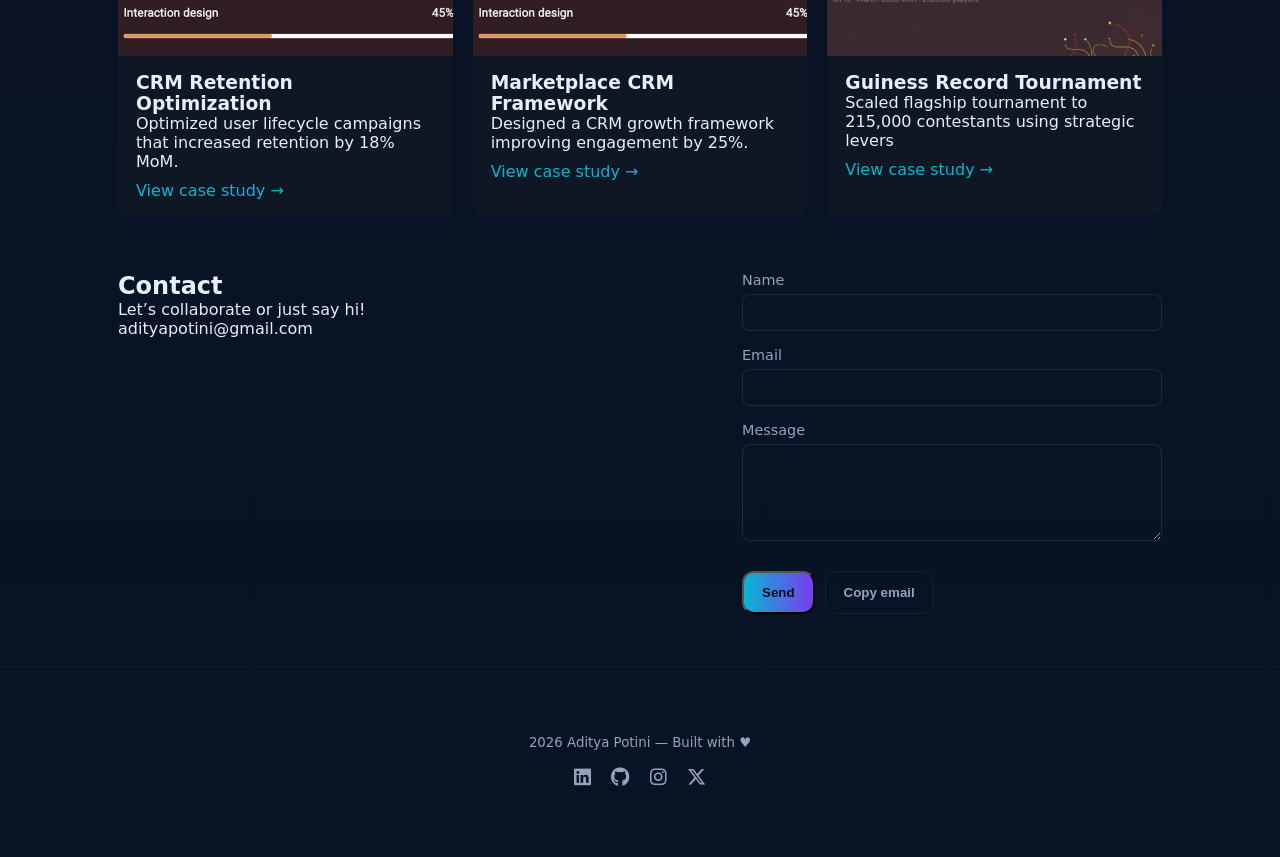
==== commit 4c75b1a0: "All changes" ====
--- a/index.html
+++ b/index.html
@@ -203,8 +203,8 @@
           <article class="project-card">
             <img src="images/project3-1200.jpg" alt="Data-led Experimentation" class="project-img" loading="lazy" />
             <div class="project-content">
-              <h3>Data-led Experimentation</h3>
-              <p>Implemented experimentation processes leading to 12% higher conversions.</p>
+              <h3>Guiness Record Tournament</h3>
+              <p>Scaled flagship tournament to 215,000 contestants using strategic levers</p>
               <a href="#" class="project-link">View case study →</a>
             </div>
           </article>
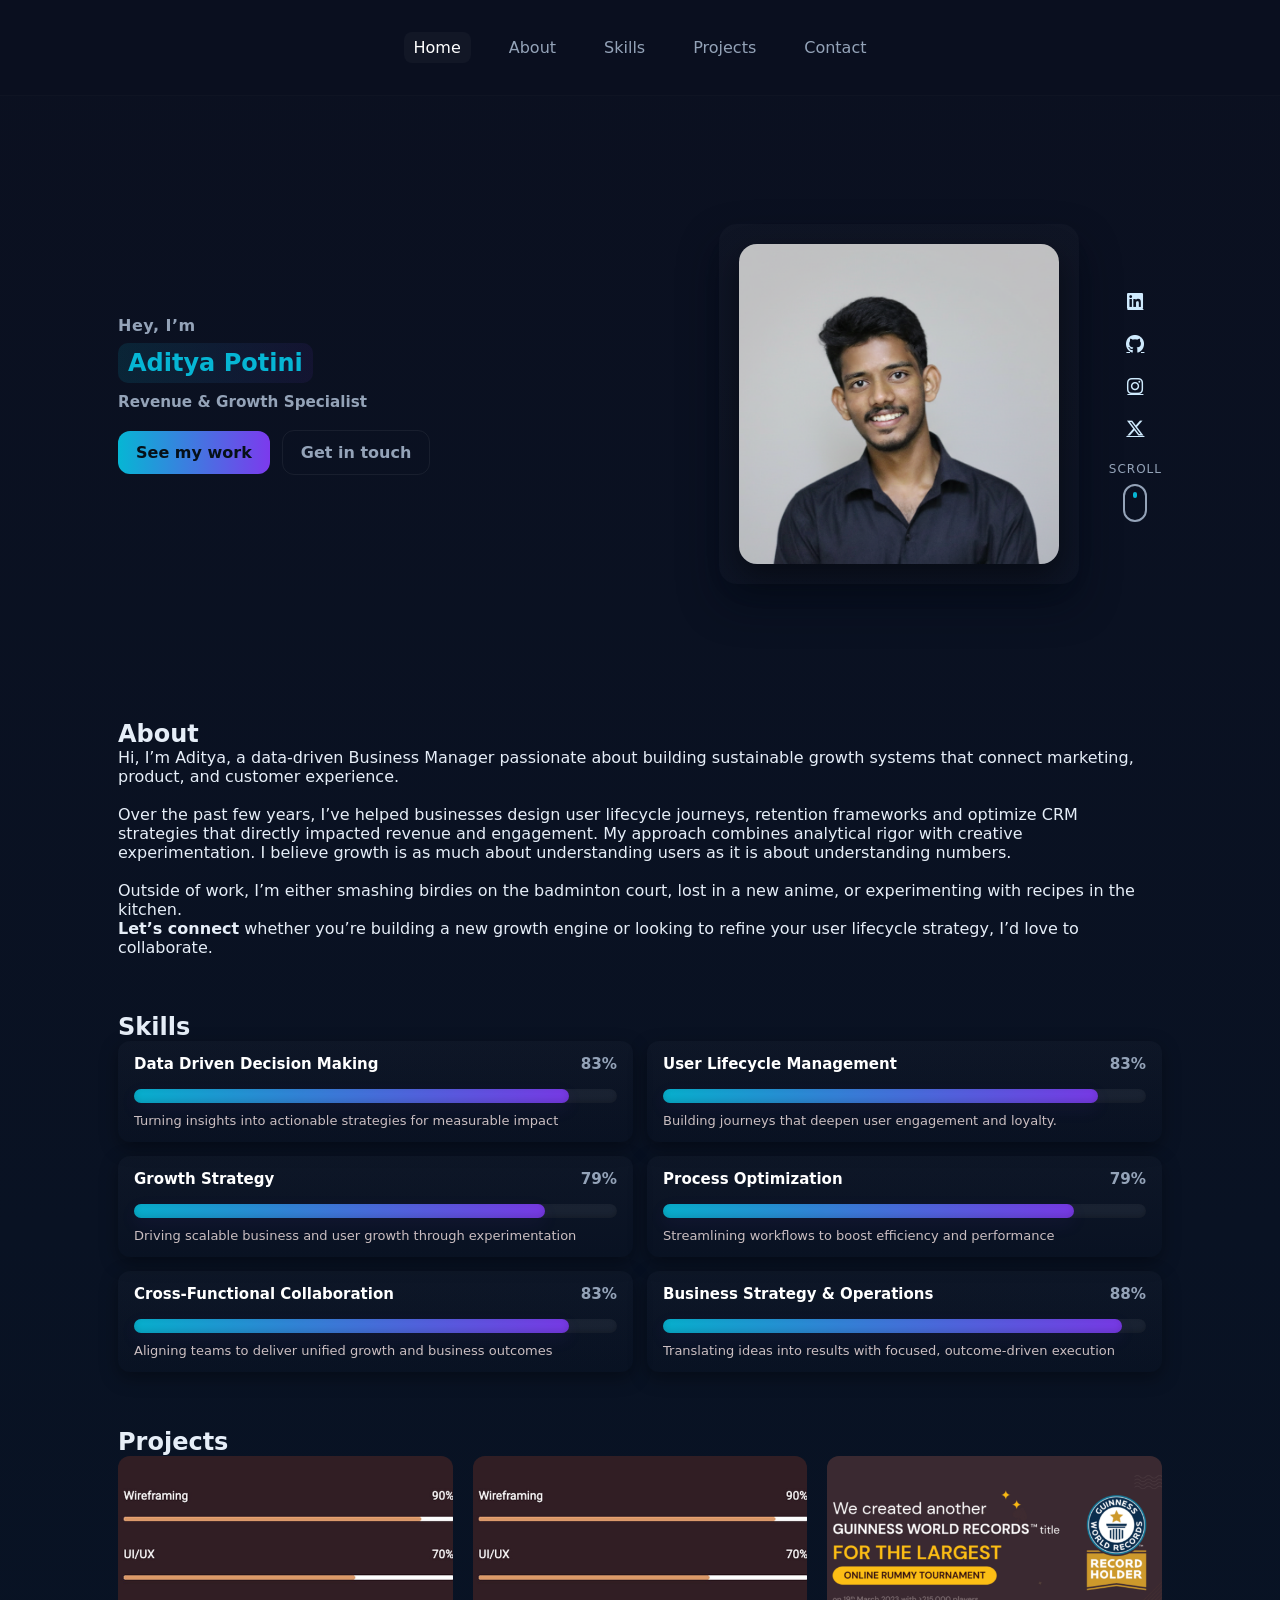
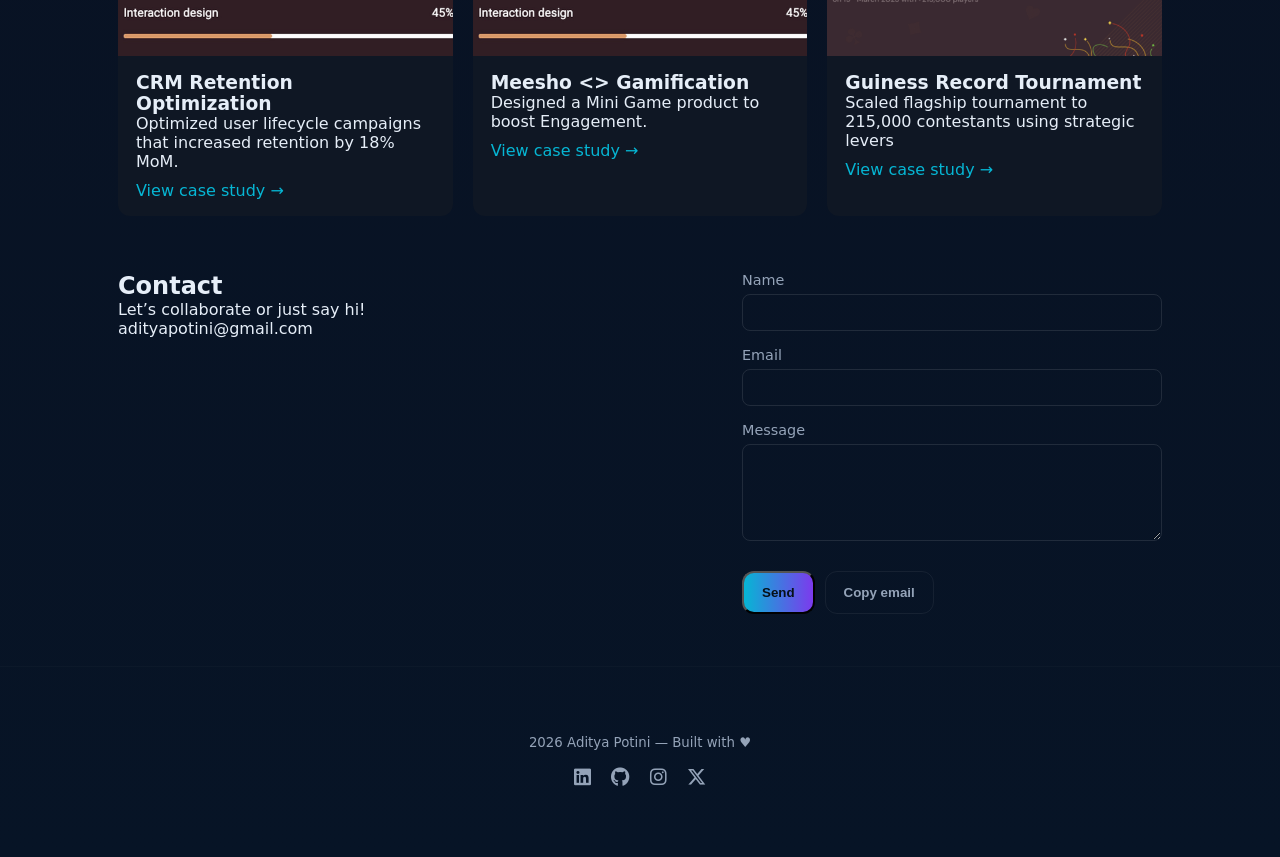
==== commit 931054ac: "Deploy: Project Changes" ====
--- a/index.html
+++ b/index.html
@@ -194,9 +194,9 @@
           <article class="project-card">
             <img src="images/project2-1200.jpg" alt="Marketplace CRM Framework" class="project-img" loading="lazy" />
             <div class="project-content">
-              <h3>Marketplace CRM Framework</h3>
-              <p>Designed a CRM growth framework improving engagement by 25%.</p>
-              <a href="#" class="project-link">View case study →</a>
+              <h3>Meesho <> Gamification </h3>
+              <p>Designed a Mini Game product to boost Engagement.</p>
+              <a href="https://www.figma.com/slides/kXOizM3h6haDOddM2yCNJB/Mini-Games?node-id=1-2232&t=a9RXMoNcwJnkuTYv-1" class="project-link">View case study →</a>
             </div>
           </article>
 
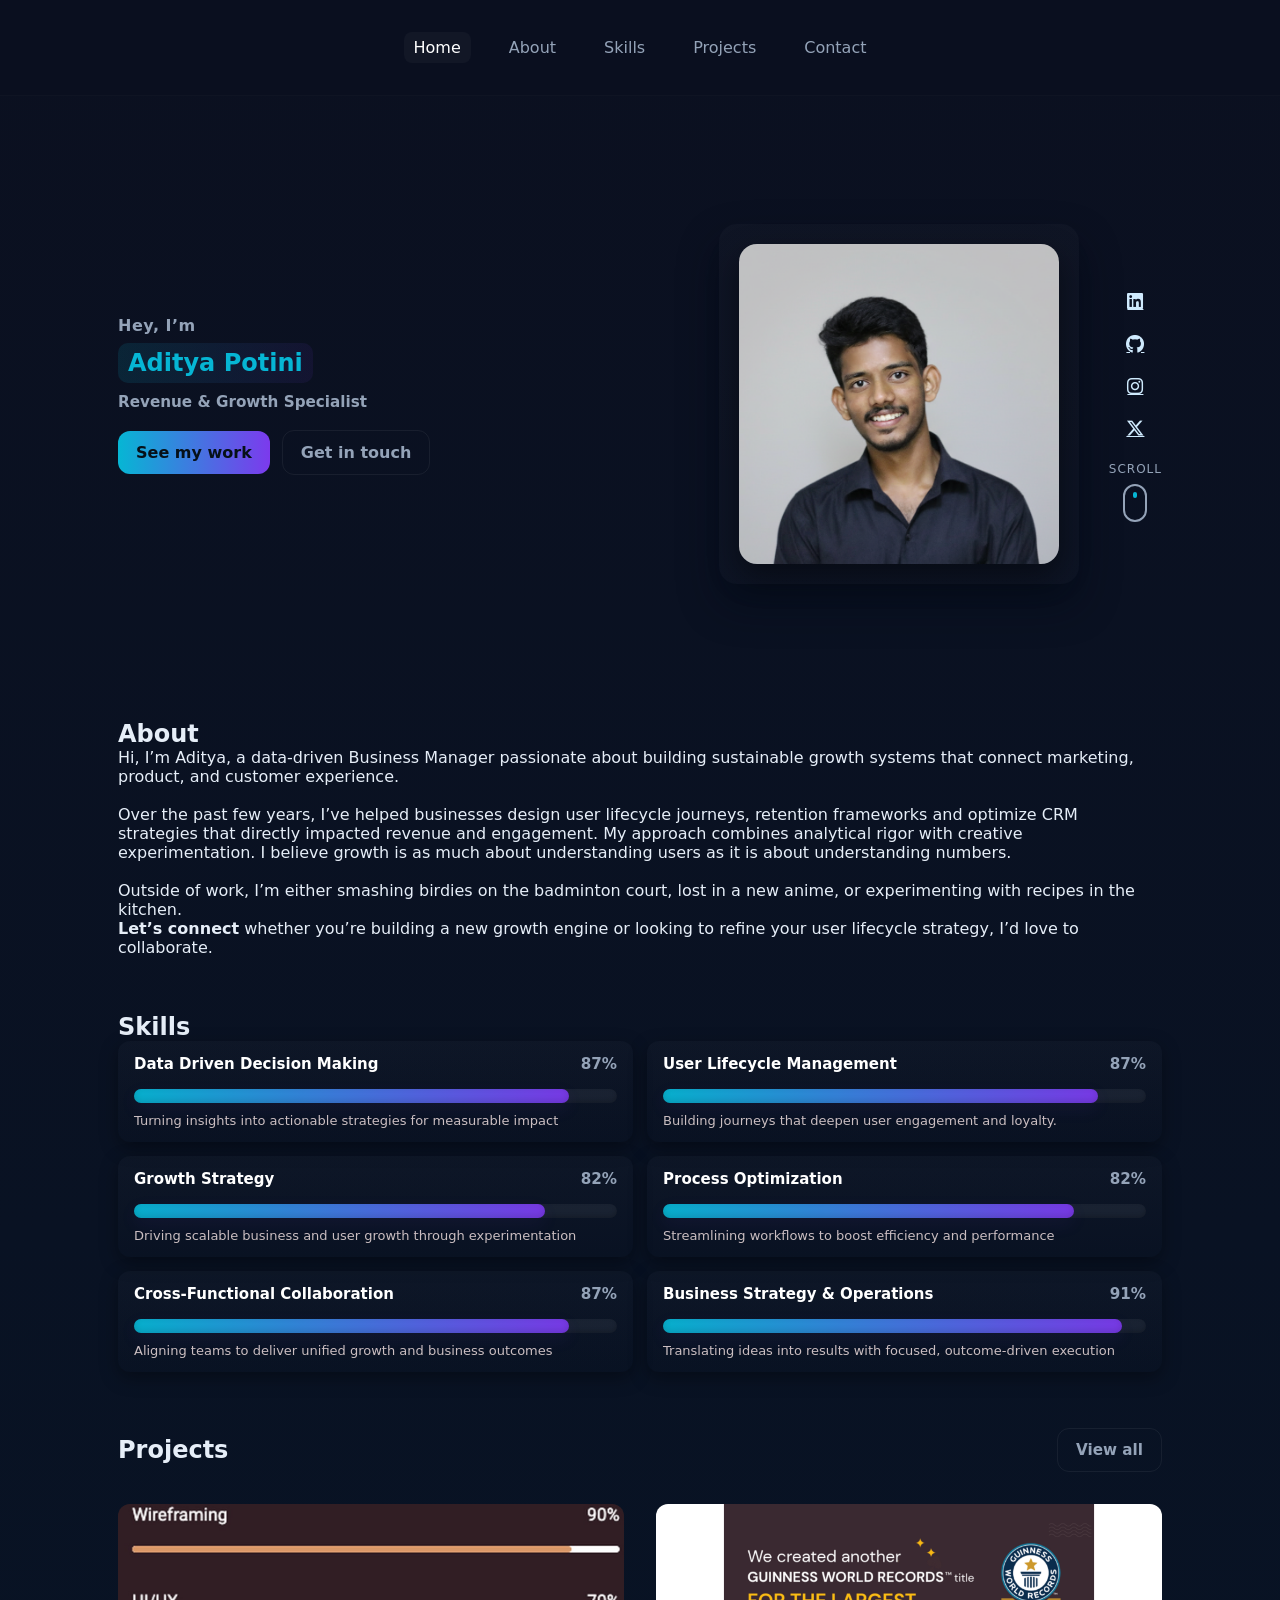
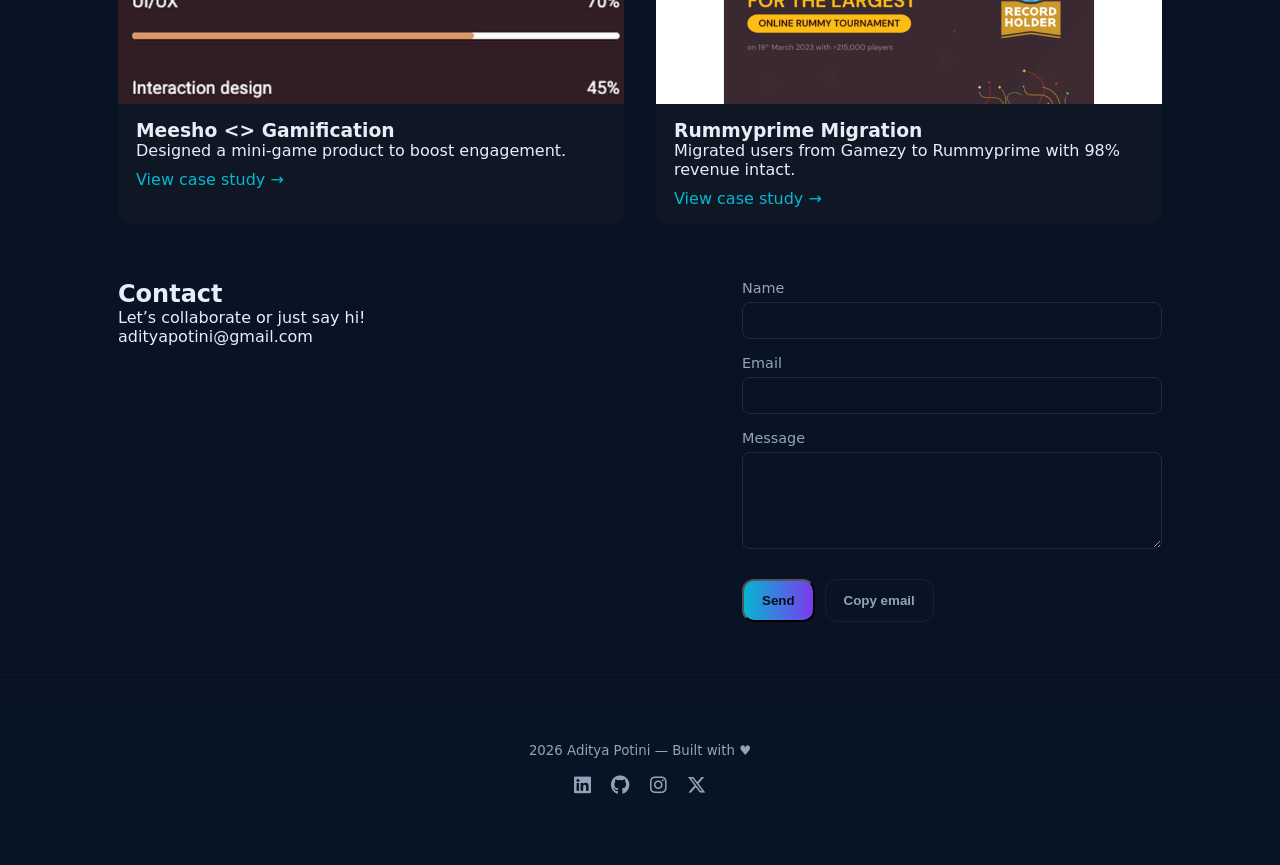
==== commit 340f2e40: "projects page" ====
--- a/index.html
+++ b/index.html
@@ -177,41 +177,39 @@
       </div>
     </section>
 
-    <section id="projects" class="section">
-      <div class="container">
-        <h2>Projects</h2>
-
-        <div class="projects">
-          <article class="project-card">
-            <img src="images/project1-1200.jpg" alt="CRM Retention Project" class="project-img" loading="lazy" />
-            <div class="project-content">
-              <h3>CRM Retention Optimization</h3>
-              <p>Optimized user lifecycle campaigns that increased retention by 18% MoM.</p>
-              <a href="#" class="project-link">View case study →</a>
-            </div>
-          </article>
-
-          <article class="project-card">
-            <img src="images/project2-1200.jpg" alt="Marketplace CRM Framework" class="project-img" loading="lazy" />
-            <div class="project-content">
-              <h3>Meesho <> Gamification </h3>
-              <p>Designed a Mini Game product to boost Engagement.</p>
-              <a href="https://www.figma.com/slides/kXOizM3h6haDOddM2yCNJB/Mini-Games?node-id=1-2232&t=a9RXMoNcwJnkuTYv-1" class="project-link">View case study →</a>
-            </div>
-          </article>
-
-          <article class="project-card">
-            <img src="images/project3-1200.jpg" alt="Data-led Experimentation" class="project-img" loading="lazy" />
-            <div class="project-content">
-              <h3>Guiness Record Tournament</h3>
-              <p>Scaled flagship tournament to 215,000 contestants using strategic levers</p>
-              <a href="#" class="project-link">View case study →</a>
-            </div>
-          </article>
-        </div>
-
-      </div>
-    </section>
+<section id="projects" class="section">
+  <div class="container">
+
+    <div class="section-header">
+      <h2>Projects</h2>
+      <a href="projects.html" class="btn ghost view-all">View all</a>
+    </div>
+
+    <div class="projects-row">
+      <article class="project-card">
+        <img src="images/project2-1200.jpg" alt="Meesho Gamification" class="project-img" loading="lazy" />
+        <div class="project-content">
+          <h3>Meesho <> Gamification</h3>
+          <p>Designed a mini-game product to boost engagement.</p>
+          <a href="https://www.figma.com/slides/kXOizM3h6haDOddM2yCNJB/Mini-Games?node-id=1-2232&t=a9RXMoNcwJnkuTYv-1"
+             class="project-link">View case study →</a>
+        </div>
+      </article>
+
+      <article class="project-card">
+        <img src="images/project3-1200.jpg" alt="Rummyprime Migration" class="project-img" loading="lazy" />
+        <div class="project-content">
+          <h3>Rummyprime Migration</h3>
+          <p>Migrated users from Gamezy to Rummyprime with 98% revenue intact.</p>
+          <a href="https://www.figma.com/slides/WIv1gRalsdqgYY54H8X1F6/Rummyprime?node-id=2190-2074&t=EuYDXsN1j1mQWg0J-1" 
+              class="project-link">View case study →</a>
+        </div>
+      </article>
+    </div>
+
+  </div>
+</section>
+
 
     <section id="contact" class="section contact-section bg-dark">
       <div class="container contact-inner">
--- a/styles.css
+++ b/styles.css
@@ -301,6 +301,40 @@
 	text-decoration: none;
 	font-weight: 500;
 }
+
+/* Projects header + single-row layout */
+.section-header {
+  display: flex;
+  justify-content: space-between;
+  align-items: center;
+  margin-bottom: 2rem;
+}
+
+.projects-row {
+  display: grid;
+  grid-template-columns: repeat(2, 1fr);
+  gap: 2rem;
+}
+
+/* View all button */
+.view-all {
+  font-size: 0.95rem;
+}
+
+/* Mobile fallback */
+@media (max-width: 768px) {
+  .projects-row {
+    grid-template-columns: 1fr;
+  }
+
+  .section-header {
+    flex-direction: column;
+    align-items: flex-start;
+    gap: 12px;
+  }
+}
+
+
 
 /* Contact layout */
 .contact-inner {
